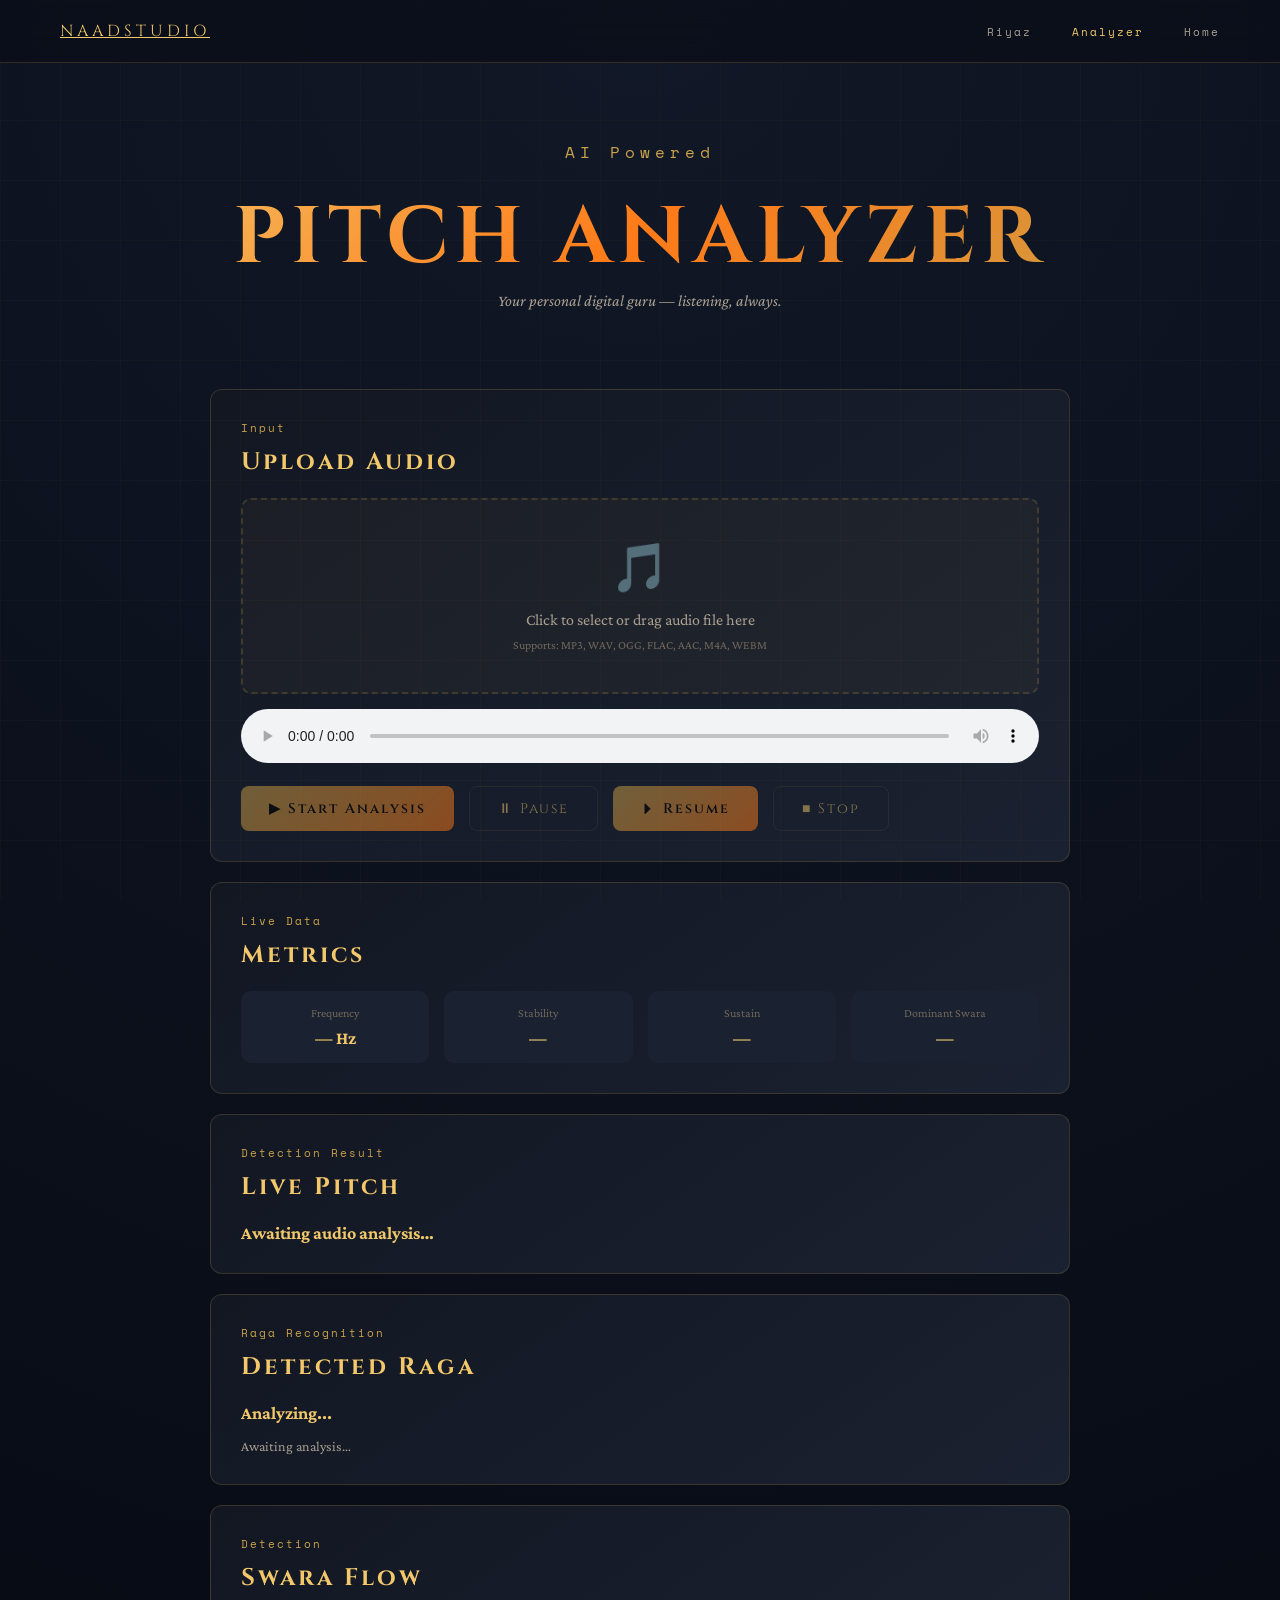
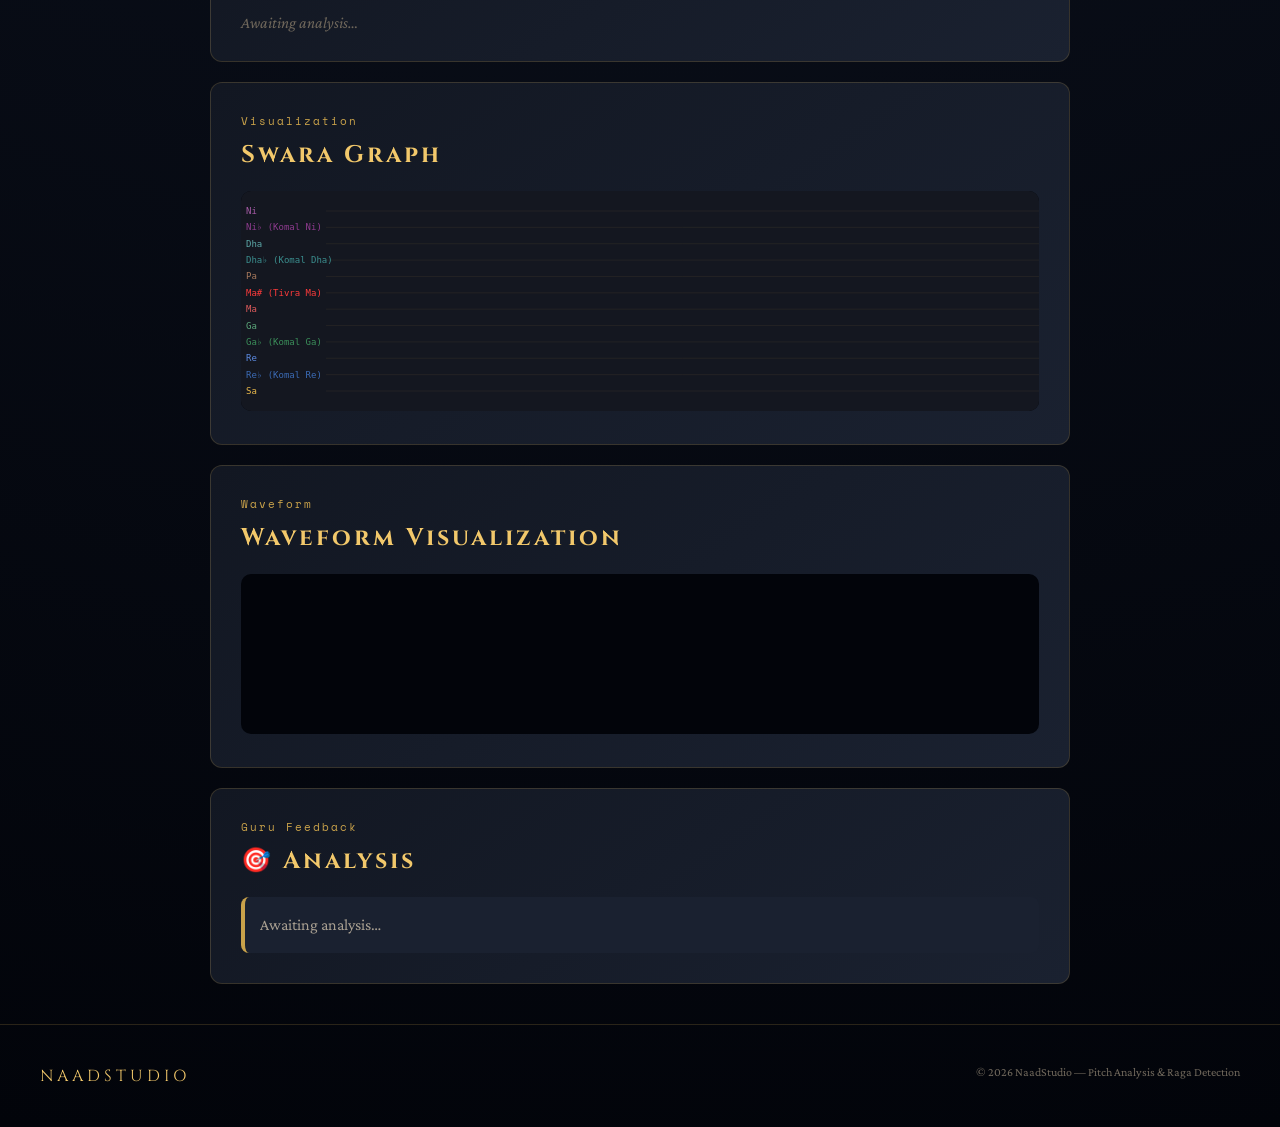
==== analyzer.html @ 07f9f627 "Update fmt.Println message from 'Hello' to 'Goodbye'" ====
<!DOCTYPE html>
<html lang="en">
<head>
<meta charset="UTF-8">
<title>NaadStudio – Pitch Analyzer</title>
<meta name="viewport" content="width=device-width, initial-scale=1.0">

<link href="https://fonts.googleapis.com/css2?family=Cinzel:wght@400;600;700&family=Crimson+Pro:ital,wght@0,300;0,400;1,300;1,400&family=Space+Mono:wght@400;700&display=swap" rel="stylesheet">
<style>
:root {
  --bg: #0b0e14;
  --surface: #121722;
  --surface2: #1a2130;
  --gold: #c9a24a;
  --gold-light: #f2c86b;
  --gold-dim: rgba(201,162,74,0.12);
  --accent: #ff7a18;
  --text: #f5f0e6;
  --text-muted: #a89f91;
  --text-dim: #6f675b;
  --border: rgba(201,162,74,0.2);
  --glow: 0 0 60px rgba(201,162,74,0.15);
}

* { margin: 0; padding: 0; box-sizing: border-box; }

body {
  font-family: 'Crimson Pro', serif;
  background: radial-gradient(circle at top, #111827, #02040a);
  color: var(--text);
}

/* GRID BG */
body::before {
  content: "";
  position: fixed;
  inset: 0;
  background-image:
    linear-gradient(rgba(201,162,74,0.03) 1px, transparent 1px),
    linear-gradient(90deg, rgba(201,162,74,0.03) 1px, transparent 1px);
  background-size: 60px 60px;
  pointer-events: none;
}

/* NAV */
nav {
  position: fixed;
  top: 0; left: 0; right: 0;
  z-index: 100;
  display: flex;
  justify-content: space-between;
  align-items: center;
  padding: 20px 60px;
  background: rgba(10,14,25,0.75);
  backdrop-filter: blur(14px);
  border-bottom: 1px solid var(--border);
}

.nav-logo {
  font-family: 'Cinzel', serif;
  letter-spacing: 4px;
  color: var(--gold-light);
}

.nav-links {
  display: flex;
  gap: 40px;
  list-style: none;
}

.nav-links a {
  color: var(--text-muted);
  text-decoration: none;
  font-family: 'Space Mono', monospace;
  font-size: 11px;
  letter-spacing: 2px;
}

.nav-links a.active,
.nav-links a:hover {
  color: var(--gold-light);
}

/* HEADER */
.page-header {
  padding: 140px 40px 60px;
  text-align: center;
}

.page-eyebrow {
  font-family: 'Space Mono', monospace;
  letter-spacing: 5px;
  color: var(--gold);
  margin-bottom: 20px;
}

.page-title {
  font-family: 'Cinzel', serif;
  font-size: clamp(40px, 7vw, 80px);
  letter-spacing: 6px;
  background: linear-gradient(135deg,#f2c86b,#ff7a18,#c9a24a);
  -webkit-background-clip: text;
  -webkit-text-fill-color: transparent;
}

.page-subtitle {
  color: var(--text-muted);
  font-style: italic;
}

/* MAIN */
.main {
  max-width: 900px;
  margin: auto;
  padding: 20px;
}

/* CARD */
.card {
  background: linear-gradient(145deg,#121722,#1a2130);
  border: 1px solid var(--border);
  border-radius: 12px;
  padding: 30px;
  margin-bottom: 20px;
  transition: 0.3s;
}

.card:hover {
  box-shadow: var(--glow);
  border-color: var(--gold);
}

.card-label {
  font-family: 'Space Mono', monospace;
  font-size: 11px;
  letter-spacing: 2px;
  color: var(--gold);
  margin-bottom: 10px;
}

.card h2 {
  font-family: 'Cinzel', serif;
  font-size: 24px;
  letter-spacing: 3px;
  margin-bottom: 20px;
  color: var(--gold-light);
}

/* UPLOAD AREA */
.upload-area {
  border: 2px dashed var(--border);
  border-radius: 10px;
  padding: 40px;
  text-align: center;
  cursor: pointer;
  transition: 0.3s;
  background: rgba(201,162,74,0.05);
}

.upload-area:hover, .upload-area.drag-over {
  border-color: var(--gold-light);
  background: var(--gold-dim);
}

.upload-icon {
  font-size: 48px;
  margin-bottom: 15px;
  display: block;
}

.upload-text {
  color: var(--text-muted);
  margin-bottom: 10px;
}

.upload-hint {
  font-size: 12px;
  color: var(--text-dim);
}

/* FILE INPUT HIDDEN */
#audioFileInput {
  display: none;
}

/* BUTTONS */
.btn-row { 
  display: flex; 
  gap: 15px; 
  margin-top: 20px; 
  flex-wrap: wrap;
}

.btn {
  padding: 12px 28px;
  border-radius: 8px;
  font-family: 'Cinzel', serif;
  letter-spacing: 2px;
  cursor: pointer;
  border: none;
  font-size: 14px;
  transition: 0.3s;
}

.btn-start {
  background: linear-gradient(135deg,#c9a24a,#ff7a18);
  color: black;
  font-weight: 600;
}

.btn-start:hover:not(:disabled) {
  transform: translateY(-3px);
  box-shadow: 0 10px 40px rgba(255,122,24,0.3);
}

.btn-start:disabled {
  opacity: 0.5;
  cursor: not-allowed;
}

.btn-stop {
  background: transparent;
  border: 1px solid var(--border);
  color: var(--gold-light);
}

.btn-stop:hover:not(:disabled) {
  border-color: var(--gold-light);
  background: rgba(201,162,74,0.1);
}

.btn-stop:disabled {
  opacity: 0.5;
  cursor: not-allowed;
}

/* STATUS */
.status-box {
  background: var(--surface2);
  border-left: 4px solid var(--gold);
  padding: 15px;
  border-radius: 8px;
  margin-bottom: 20px;
  color: var(--text-muted);
}

.status-box.success {
  border-left-color: #5ca87a;
  color: #5ca87a;
}

.status-box.error {
  border-left-color: #e05c5c;
  color: #e05c5c;
}

/* AUDIO PLAYER */
#player {
  width: 100%;
  margin-top: 15px;
  border-radius: 4px;
  max-height: 240px;
}

/* METRICS */
.metrics-grid {
  display: grid;
  grid-template-columns: repeat(auto-fit,minmax(150px,1fr));
  gap: 15px;
}

.metric-box {
  background: var(--surface2);
  padding: 15px;
  border-radius: 10px;
  text-align: center;
}

.metric-label {
  font-size: 12px;
  color: var(--text-dim);
  margin-bottom: 8px;
}

.metric-value {
  color: var(--gold-light);
  font-size: 18px;
  font-weight: bold;
}

.metric-value.good { color: #5ca87a; }
.metric-value.poor { color: #e05c5c; }

/* SWARA */
.swara-flow {
  display: flex;
  flex-wrap: wrap;
  gap: 10px;
}

.swara-chip {
  background: var(--gold-dim);
  padding: 8px 14px;
  border-radius: 6px;
  color: var(--gold-light);
  font-size: 13px;
  border: 1px solid rgba(201,162,74,0.3);
}

.swara-placeholder {
  color: var(--text-dim);
  font-style: italic;
}

/* CANVAS */
canvas {
  width: 100%;
  border-radius: 10px;
  background: #02040a;
}

/* FEEDBACK */
.feedback-box {
  background: var(--surface2);
  border-left: 4px solid var(--gold);
  padding: 15px;
  border-radius: 8px;
  color: var(--text-muted);
  line-height: 1.6;
}

.feedback-box.good {
  border-left-color: #5ca87a;
  color: #5ca87a;
}

.feedback-box.warn {
  border-left-color: #ff7a18;
  color: #ff7a18;
}

/* FOOTER */
footer {
  padding: 40px;
  border-top: 1px solid var(--border);
  display: flex;
  justify-content: space-between;
}

.footer-logo {
  font-family: 'Cinzel', serif;
  color: var(--gold-light);
  letter-spacing: 4px;
}

.footer-copy {
  font-size: 12px;
  color: var(--text-dim);
}

/* RESPONSIVE */
@media (max-width: 768px) {
  nav { padding: 15px 30px; }
  .page-header { padding: 100px 20px 40px; }
  .card { padding: 20px; }
  .btn-row { flex-direction: column; }
  .btn { width: 100%; }
}
</style>
</head>
<body>

<nav>
  <a href="home.html" class="nav-logo">NAADSTUDIO</a>
  <ul class="nav-links">
    <li><a href="index.html">Riyaz</a></li>
    <li><a href="analyzer.html" class="active">Analyzer</a></li>
    <li><a href="home.html">Home</a></li>
  </ul>
</nav>

<div class="page-header">
  <div class="page-eyebrow">AI Powered</div>
  <h1 class="page-title">PITCH ANALYZER</h1>
  <p class="page-subtitle">Your personal digital guru — listening, always.</p>
</div>

<div class="main">

  <!-- FILE UPLOAD -->
  <div class="card">
    <div class="card-label">Input</div>
    <h2>Upload Audio</h2>
    <div class="upload-area" id="uploadArea">
      <span class="upload-icon">🎵</span>
      <div class="upload-text">Click to select or drag audio file here</div>
      <div class="upload-hint">Supports: MP3, WAV, OGG, FLAC, AAC, M4A, WEBM</div>
    </div>
    <input type="file" id="audioFileInput" accept="audio/*" />
    <div id="status" class="status-box" style="display:none;"></div>
    <audio id="player" controls preload="auto"></audio>
    <div class="btn-row">
      <button class="btn btn-start" id="startBtn" onclick="startAnalysis()" disabled>▶ Start Analysis</button>
      <button class="btn btn-stop" id="pauseBtn" onclick="pauseAnalysis()" disabled>⏸ Pause</button>
      <button class="btn btn-start" id="resumeBtn" onclick="resumeAnalysis()" disabled>⏵ Resume</button>
      <button class="btn btn-stop" id="stopBtn" onclick="stopAnalysis()" disabled>■ Stop</button>
    </div>
  </div>

  <!-- LIVE METRICS -->
  <div class="card">
    <div class="card-label">Live Data</div>
    <h2>Metrics</h2>
    <div class="metrics-grid">
      <div class="metric-box">
        <div class="metric-label">Frequency</div>
        <div class="metric-value" id="freq-display">— Hz</div>
      </div>
      <div class="metric-box">
        <div class="metric-label">Stability</div>
        <div class="metric-value" id="stability">—</div>
      </div>
      <div class="metric-box">
        <div class="metric-label">Sustain</div>
        <div class="metric-value" id="sustain">—</div>
      </div>
      <div class="metric-box">
        <div class="metric-label">Dominant Swara</div>
        <div class="metric-value" id="dominant-swara">—</div>
      </div>
    </div>
  </div>

  <!-- LIVE PITCH -->
  <div class="card">
    <div class="card-label">Detection Result</div>
    <h2>Live Pitch</h2>
    <div class="metric-value" id="result">Awaiting audio analysis…</div>
  </div>

  <!-- RAGA DETECTION -->
  <div class="card">
    <div class="card-label">Raga Recognition</div>
    <h2>Detected Raga</h2>
    <div class="metric-value" id="raag-name">Analyzing...</div>
    <div style="margin-top:15px; font-size:14px; color:var(--text-muted);" id="raag-info">
      Awaiting analysis…
    </div>
  </div>

  <!-- SWARA FLOW -->
  <div class="card">
    <div class="card-label">Detection</div>
    <h2>Swara Flow</h2>
    <div class="swara-flow" id="swaras">
      <span class="swara-placeholder">Awaiting analysis…</span>
    </div>
  </div>

  <!-- GRAPH -->
  <div class="card">
    <div class="card-label">Visualization</div>
    <h2>Swara Graph</h2>
    <canvas id="graph"></canvas>
  </div>

  <!-- WAVEFORM -->
  <div class="card">
    <div class="card-label">Waveform</div>
    <h2>Waveform Visualization</h2>
    <canvas id="waveform" style="width:100%; height:160px;"></canvas>
  </div>

  <!-- FEEDBACK -->
  <div class="card">
    <div class="card-label">Guru Feedback</div>
    <h2>🎯 Analysis</h2>
    <div class="feedback-box" id="feedback">Awaiting analysis…</div>
  </div>

</div>

<footer>
  <div class="footer-logo">NAADSTUDIO</div>
  <div class="footer-copy">© 2026 NaadStudio — Pitch Analysis & Raga Detection</div>
</footer>

<script>
/* ============================================================
   NAADSTUDIO — PITCH / SWARA / RAGA ANALYZER
   Core modules:
   1. Stable pitch + swara detection
   2. Rule-based raga recognition
   ============================================================ */

let audioContext = null;
let analyser = null;
let source = null;
let filter = null;
let animationId = null;
let audioObjectUrl = null;

let isAnalyzing = false;
let swaraTimeline = [];
let pitchTimeline = [];
let freqHistory = [];
let pitchBuffer = [];
let smoothedPitch = null;

let lastSwara = null;
let lastSwaraTime = 0;
let graphData = [];
let timeStep = 0;

let tonicFrequency = null;
let tonicConfidence = 0;

let currentRaga = null;
let currentRagaConfidence = 0;
let ragaHistory = [];

/* ============================================================
   DOM
   ============================================================ */
const canvas = document.getElementById("graph");
const ctx = canvas.getContext("2d");
const waveformCanvas = document.getElementById("waveform");
const wfCtx = waveformCanvas.getContext("2d");
const player = document.getElementById("player");
const statusEl = document.getElementById("status");
const uploadArea = document.getElementById("uploadArea");
const fileInput = document.getElementById("audioFileInput");

/* ============================================================
   MUSICAL CONSTANTS
   ============================================================ */
const SWARA_NAMES = [
    "Sa",
    "Re♭ (Komal Re)",
    "Re",
    "Ga♭ (Komal Ga)",
    "Ga",
    "Ma",
    "Ma# (Tivra Ma)",
    "Pa",
    "Dha♭ (Komal Dha)",
    "Dha",
    "Ni♭ (Komal Ni)",
    "Ni"
];

const swaraY = {
    "Sa": 0,
    "Re♭ (Komal Re)": 1,
    "Re": 2,
    "Ga♭ (Komal Ga)": 3,
    "Ga": 4,
    "Ma": 5,
    "Ma# (Tivra Ma)": 6,
    "Pa": 7,
    "Dha♭ (Komal Dha)": 8,
    "Dha": 9,
    "Ni♭ (Komal Ni)": 10,
    "Ni": 11
};

const swaraColors = {
    "Sa": "#e8b84b",
    "Re": "#5c8ae0",
    "Ga": "#5ca87a",
    "Ma": "#e05c5c",
    "Pa": "#a87a5c",
    "Dha": "#5ca8a8",
    "Ni": "#a85ca8",
    "Re♭ (Komal Re)": "#3b6bb5",
    "Ga♭ (Komal Ga)": "#3b8f5a",
    "Dha♭ (Komal Dha)": "#3b8f8f",
    "Ni♭ (Komal Ni)": "#8f3b8f",
    "Ma# (Tivra Ma)": "#ff3b3b"
};

/* ============================================================
   RAGA DATABASE
   ============================================================ */
const ragas = [
    {
        name: "Yaman",
        swaras: ["Sa", "Re", "Ga", "Ma# (Tivra Ma)", "Pa", "Dha", "Ni"],
        aaroh: ["Ni", "Re", "Ga", "Ma# (Tivra Ma)", "Pa", "Dha", "Ni", "Sa"],
        avaroh: ["Sa", "Ni", "Dha", "Pa", "Ma# (Tivra Ma)", "Ga", "Re", "Sa"],
        pakad: [
            ["Ni", "Re", "Ga", "Ma# (Tivra Ma)"],
            ["Ga", "Ma# (Tivra Ma)", "Pa"],
            ["Dha", "Ni", "Re", "Ga"]
        ],
        forbidden: ["Ma", "Re♭ (Komal Re)", "Ga♭ (Komal Ga)", "Dha♭ (Komal Dha)", "Ni♭ (Komal Ni)"],
        vadi: "Ga",
        samvadi: "Ni"
    },
    {
        name: "Bhoopali",
        swaras: ["Sa", "Re", "Ga", "Pa", "Dha"],
        aaroh: ["Sa", "Re", "Ga", "Pa", "Dha", "Sa"],
        avaroh: ["Sa", "Dha", "Pa", "Ga", "Re", "Sa"],
        pakad: [
            ["Ga", "Re", "Sa"],
            ["Dha", "Sa"],
            ["Ga", "Pa", "Dha"]
        ],
        forbidden: ["Ma", "Ma# (Tivra Ma)", "Ni", "Ni♭ (Komal Ni)", "Ga♭ (Komal Ga)", "Re♭ (Komal Re)", "Dha♭ (Komal Dha)"],
        vadi: "Ga",
        samvadi: "Dha"
    },
    {
        name: "Shivranjani",
        swaras: ["Sa", "Re", "Ga♭ (Komal Ga)", "Pa", "Dha"],
        aaroh: ["Sa", "Re", "Ga♭ (Komal Ga)", "Pa", "Dha", "Sa"],
        avaroh: ["Sa", "Dha", "Pa", "Ga♭ (Komal Ga)", "Re", "Sa"],
        pakad: [
            ["Dha", "Pa", "Ga♭ (Komal Ga)", "Re"],
            ["Ga♭ (Komal Ga)", "Re", "Sa"],
            ["Dha", "Sa"]
        ],
        forbidden: ["Ma", "Ma# (Tivra Ma)", "Ni", "Ni♭ (Komal Ni)", "Ga"],
        vadi: "Ga♭ (Komal Ga)",
        samvadi: "Dha"
    },
    {
        name: "Malkauns",
        swaras: ["Sa", "Ga♭ (Komal Ga)", "Ma", "Dha♭ (Komal Dha)", "Ni♭ (Komal Ni)"],
        aaroh: ["Sa", "Ga♭ (Komal Ga)", "Ma", "Dha♭ (Komal Dha)", "Ni♭ (Komal Ni)", "Sa"],
        avaroh: ["Sa", "Ni♭ (Komal Ni)", "Dha♭ (Komal Dha)", "Ma", "Ga♭ (Komal Ga)", "Sa"],
        pakad: [
            ["Dha♭ (Komal Dha)", "Ni♭ (Komal Ni)", "Sa", "Ma"],
            ["Ga♭ (Komal Ga)", "Ma", "Ga♭ (Komal Ga)", "Sa"]
        ],
        forbidden: ["Re", "Re♭ (Komal Re)", "Pa", "Ma# (Tivra Ma)", "Ga", "Dha", "Ni"],
        vadi: "Ma",
        samvadi: "Sa"
    },
    {
        name: "Bhairavi",
        swaras: ["Sa", "Re♭ (Komal Re)", "Ga♭ (Komal Ga)", "Ma", "Pa", "Dha♭ (Komal Dha)", "Ni♭ (Komal Ni)"],
        aaroh: ["Sa", "Re♭ (Komal Re)", "Ga♭ (Komal Ga)", "Ma", "Pa", "Dha♭ (Komal Dha)", "Ni♭ (Komal Ni)", "Sa"],
        avaroh: ["Sa", "Ni♭ (Komal Ni)", "Dha♭ (Komal Dha)", "Pa", "Ma", "Ga♭ (Komal Ga)", "Re♭ (Komal Re)", "Sa"],
        pakad: [
            ["Ma", "Ga♭ (Komal Ga)", "Sa", "Re♭ (Komal Re)", "Sa"],
            ["Dha♭ (Komal Dha)", "Pa", "Ma", "Pa", "Ga♭ (Komal Ga)"]
        ],
        forbidden: ["Re", "Ga", "Ma# (Tivra Ma)", "Dha", "Ni"],
        vadi: "Ma",
        samvadi: "Sa"
    }
];

/* ============================================================
   HELPERS
   ============================================================ */
function showStatus(message, type = "info") {
    statusEl.textContent = message;
    statusEl.className = "status-box " + type;
    statusEl.style.display = "block";
}

function resetAnalysisState() {
    swaraTimeline = [];
    pitchTimeline = [];
    freqHistory = [];
    pitchBuffer = [];
    smoothedPitch = null;
    graphData = [];
    timeStep = 0;
    lastSwara = null;
    lastSwaraTime = 0;
    tonicFrequency = null;
    tonicConfidence = 0;
    currentRaga = null;
    currentRagaConfidence = 0;
    ragaHistory = [];
}

/* ============================================================
   UPLOAD
   ============================================================ */
uploadArea.addEventListener("click", () => fileInput.click());

uploadArea.addEventListener("dragover", e => {
    e.preventDefault();
    uploadArea.classList.add("drag-over");
});

uploadArea.addEventListener("dragleave", () => {
    uploadArea.classList.remove("drag-over");
});

uploadArea.addEventListener("drop", e => {
    e.preventDefault();
    uploadArea.classList.remove("drag-over");
    if (e.dataTransfer.files.length) {
        handleAudioFile(e.dataTransfer.files[0]);
    }
});

fileInput.addEventListener("change", e => {
    if (e.target.files.length) {
        handleAudioFile(e.target.files[0]);
    }
});

function handleAudioFile(file) {
    const validExtensions = [
        ".mp3", ".wav", ".ogg", ".flac", ".aac", ".m4a",
        ".webm", ".amr", ".wma", ".aiff", ".alac"
    ];

    const dot = file.name.lastIndexOf(".");
    const extension = dot >= 0
        ? file.name.substring(dot).toLowerCase()
        : "";

    const isAudioMime = file.type && file.type.startsWith("audio/");
    const isAudioExt = validExtensions.includes(extension);

    if (!isAudioMime && !isAudioExt) {
        showStatus("❌ Please select a valid audio file.", "error");
        return;
    }

    try {
        if (audioObjectUrl) {
            URL.revokeObjectURL(audioObjectUrl);
        }

        if (isAnalyzing) {
            stopAnalysis(false);
        }

        audioObjectUrl = URL.createObjectURL(file);
        player.src = audioObjectUrl;
        player.load();

        player.oncanplay = () => {
            showStatus(
                `✅ Loaded: ${file.name} (${(file.size / 1024 / 1024).toFixed(2)} MB)`,
                "success"
            );
            document.getElementById("startBtn").disabled = false;
        };

        player.onerror = () => {
            showStatus(
                "❌ Browser cannot decode this audio format. The file is accepted, but the browser codec may not support it.",
                "error"
            );
            document.getElementById("startBtn").disabled = true;
        };
    } catch (error) {
        showStatus("❌ " + error.message, "error");
    }
}

/* ============================================================
   START / PAUSE / RESUME / STOP
   ============================================================ */
async function startAnalysis() {
    if (!player.src) {
        showStatus("❌ Please upload an audio file first.", "error");
        return;
    }

    try {
        if (!audioContext) {
            audioContext = new (window.AudioContext || window.webkitAudioContext)();
            analyser = audioContext.createAnalyser();
            analyser.fftSize = 2048;
            analyser.smoothingTimeConstant = 0.10;

            filter = audioContext.createBiquadFilter();
            filter.type = "lowpass";
            filter.frequency.value = 1000;
            filter.Q.value = 0.7;

            source = audioContext.createMediaElementSource(player);
            source.connect(filter);
            filter.connect(analyser);
            source.connect(audioContext.destination);
        }

        await audioContext.resume();
        cancelAnimationFrame(animationId);
        resetAnalysisState();

        isAnalyzing = true;

        document.getElementById("startBtn").disabled = true;
        document.getElementById("pauseBtn").disabled = false;
        document.getElementById("resumeBtn").disabled = true;
        document.getElementById("stopBtn").disabled = false;

        document.getElementById("freq-display").textContent = "— Hz";
        document.getElementById("result").textContent = "Listening for pitch…";
        document.getElementById("stability").textContent = "—";
        document.getElementById("sustain").textContent = "—";
        document.getElementById("dominant-swara").textContent = "—";
        document.getElementById("raag-name").textContent = "Listening for tonic…";
        document.getElementById("raag-info").textContent = "Establishing Sa before raga recognition.";
        document.getElementById("swaras").innerHTML = `<span class="swara-placeholder">Awaiting analysis…</span>`;
        document.getElementById("feedback").className = "feedback-box";
        document.getElementById("feedback").textContent = "Listening to the musical phrase…";

        player.currentTime = 0;
        await player.play();
        analyze();
    } catch (error) {
        console.error(error);
        isAnalyzing = false;
        showStatus("❌ Analysis error: " + error.message, "error");
    }
}

function pauseAnalysis() {
    player.pause();
    isAnalyzing = false;
    cancelAnimationFrame(animationId);

    document.getElementById("pauseBtn").disabled = true;
    document.getElementById("resumeBtn").disabled = false;
}

async function resumeAnalysis() {
    if (!audioContext) return;

    try {
        await audioContext.resume();
        await player.play();
        isAnalyzing = true;

        document.getElementById("pauseBtn").disabled = false;
        document.getElementById("resumeBtn").disabled = true;

        analyze();
    } catch (error) {
        showStatus("❌ Resume error: " + error.message, "error");
    }
}

function stopAnalysis(showMessage = true) {
    cancelAnimationFrame(animationId);
    isAnalyzing = false;
    player.pause();

    try {
        player.currentTime = 0;
    } catch (_) {}

    resetAnalysisState();

    document.getElementById("freq-display").textContent = "— Hz";
    document.getElementById("result").textContent = "Awaiting audio analysis…";
    document.getElementById("stability").textContent = "—";
    document.getElementById("sustain").textContent = "—";
    document.getElementById("dominant-swara").textContent = "—";
    document.getElementById("raag-name").textContent = "Analyzing...";
    document.getElementById("raag-info").textContent = "Awaiting analysis…";
    document.getElementById("swaras").innerHTML = `<span class="swara-placeholder">Awaiting analysis…</span>`;
    document.getElementById("feedback").className = "feedback-box";
    document.getElementById("feedback").textContent = "Awaiting analysis…";

    ctx.clearRect(0, 0, canvas.width, canvas.height);
    wfCtx.clearRect(0, 0, waveformCanvas.width, waveformCanvas.height);

    document.getElementById("startBtn").disabled = !player.src;
    document.getElementById("pauseBtn").disabled = true;
    document.getElementById("resumeBtn").disabled = true;
    document.getElementById("stopBtn").disabled = true;

    if (showMessage) {
        showStatus("✅ Analysis stopped.", "success");
    }
}

player.addEventListener("ended", () => {
    if (!isAnalyzing) return;

    isAnalyzing = false;
    cancelAnimationFrame(animationId);

    // Give the final accumulated sequence one last raga evaluation.
    if (swaraTimeline.length >= 12) {
        updateRaga();
    }

    document.getElementById("pauseBtn").disabled = true;
    document.getElementById("resumeBtn").disabled = true;
    document.getElementById("stopBtn").disabled = false;

    showStatus("✅ Analysis completed.", "success");
});

/* ============================================================
   MAIN ANALYSIS LOOP
   ============================================================ */
function analyze() {
    if (!isAnalyzing || !analyser) return;

    const buffer = new Float32Array(analyser.fftSize);
    analyser.getFloatTimeDomainData(buffer);
    drawWaveform(buffer);

    const pitchResult = autoCorrelate(buffer, audioContext.sampleRate);

    if (
        pitchResult &&
        pitchResult.frequency >= 70 &&
        pitchResult.frequency <= 1000 &&
        pitchResult.confidence >= 0.35
    ) {
        const stableFrequency = smoothPitch(pitchResult.frequency);

        if (stableFrequency) {
            freqHistory.push(stableFrequency);
            if (freqHistory.length > 180) freqHistory.shift();

            pitchTimeline.push({
                frequency: stableFrequency,
                confidence: pitchResult.confidence,
                time: player.currentTime
            });
            if (pitchTimeline.length > 10000) pitchTimeline.shift();

            document.getElementById("freq-display").textContent =
                stableFrequency.toFixed(2) + " Hz";

            if (!tonicFrequency && freqHistory.length >= 40) {
                const tonicResult = estimateTonic(freqHistory);

                if (tonicResult && tonicResult.confidence >= 55) {
                    tonicFrequency = tonicResult.frequency;
                    tonicConfidence = tonicResult.confidence;

                    showStatus(
                        `🎵 Sa detected around ${tonicFrequency.toFixed(2)} Hz`,
                        "success"
                    );
                }
            }

            if (tonicFrequency) {
                const result = frequencyToSwara(
                    stableFrequency,
                    tonicFrequency
                );

                if (result && result.confidence >= 0.55) {
                    const swara = result.name;

                    document.getElementById("result").textContent =
                        `${swara} (${stableFrequency.toFixed(2)} Hz)`;

                    addSwara(
                        swara,
                        stableFrequency,
                        pitchResult.confidence,
                        result.confidence
                    );

                    graphData.push({
                        x: timeStep++,
                        y: swaraY[swara],
                        s: swara
                    });

                    if (graphData.length > 150) graphData.shift();

                    drawGraph();
                    updateMetrics();
                    updateRaga();
                }
            }
        }
    }

    animationId = requestAnimationFrame(analyze);
}

/* ============================================================
   PITCH DETECTION — NORMALIZED AUTOCORRELATION
   ============================================================ */
function autoCorrelate(buf, sampleRate) {
    const SIZE = buf.length;

    let rms = 0;
    for (let i = 0; i < SIZE; i++) {
        rms += buf[i] * buf[i];
    }
    rms = Math.sqrt(rms / SIZE);

    if (rms < 0.012) {
        return { frequency: -1, confidence: 0 };
    }

    let mean = 0;
    for (let i = 0; i < SIZE; i++) mean += buf[i];
    mean /= SIZE;

    const signal = new Float32Array(SIZE);
    for (let i = 0; i < SIZE; i++) {
        signal[i] = buf[i] - mean;
    }

    const minFreq = 70;
    const maxFreq = 1000;
    const minLag = Math.floor(sampleRate / maxFreq);
    const maxLag = Math.min(
        Math.floor(sampleRate / minFreq),
        SIZE - 2
    );

    let bestLag = -1;
    let bestCorrelation = -1;

    for (let lag = minLag; lag <= maxLag; lag++) {
        let sum = 0;
        let energy1 = 0;
        let energy2 = 0;

        for (let i = 0; i < SIZE - lag; i++) {
            const a = signal[i];
            const b = signal[i + lag];
            sum += a * b;
            energy1 += a * a;
            energy2 += b * b;
        }

        if (energy1 <= 0 || energy2 <= 0) continue;

        const correlation =
            sum / Math.sqrt(energy1 * energy2);

        if (correlation > bestCorrelation) {
            bestCorrelation = correlation;
            bestLag = lag;
        }
    }

    if (bestLag <= 0 || bestCorrelation < 0.18) {
        return { frequency: -1, confidence: 0 };
    }

    function getCorrelation(lag) {
        if (lag <= 0 || lag >= SIZE) return 0;

        let sum = 0;
        let energy1 = 0;
        let energy2 = 0;

        for (let i = 0; i < SIZE - lag; i++) {
            const a = signal[i];
            const b = signal[i + lag];
            sum += a * b;
            energy1 += a * a;
            energy2 += b * b;
        }

        if (energy1 <= 0 || energy2 <= 0) return 0;
        return sum / Math.sqrt(energy1 * energy2);
    }

    let refinedLag = bestLag;

    if (bestLag > minLag && bestLag < maxLag) {
        const left = getCorrelation(bestLag - 1);
        const center = bestCorrelation;
        const right = getCorrelation(bestLag + 1);
        const denominator = 2 * (2 * center - left - right);

        if (Math.abs(denominator) > 1e-9) {
            refinedLag = bestLag + (left - right) / denominator;
        }
    }

    const frequency = sampleRate / refinedLag;
    const confidence = Math.max(0, Math.min(1, bestCorrelation));

    return { frequency, confidence };
}

/* ============================================================
   PITCH SMOOTHING
   ============================================================ */
function smoothPitch(newPitch) {
    if (!newPitch || newPitch <= 0) return null;

    // Reject an implausibly large instantaneous jump.
    if (
        smoothedPitch !== null &&
        Math.abs(1200 * Math.log2(newPitch / smoothedPitch)) > 600
    ) {
        return smoothedPitch;
    }

    pitchBuffer.push(newPitch);
    if (pitchBuffer.length > 7) pitchBuffer.shift();

    const sorted = [...pitchBuffer].sort((a, b) => a - b);
    const median = sorted[Math.floor(sorted.length / 2)];

    if (smoothedPitch === null) {
        smoothedPitch = median;
    } else {
        // Smoothing in frequency domain for stable UI output.
        smoothedPitch =
            0.75 * smoothedPitch +
            0.25 * median;
    }

    return smoothedPitch;
}

/* ============================================================
   TONIC / SA ESTIMATION
   ============================================================ */
function estimateTonic(history) {
    if (!history || history.length < 30) return null;

    const pitchClasses = Array(12).fill(0);
    const frequencies = Array.from({ length: 12 }, () => []);

    history.forEach(freq => {
        if (!freq || freq <= 0) return;

        const midi = 69 + 12 * Math.log2(freq / 440);
        const pc = ((Math.round(midi) % 12) + 12) % 12;

        pitchClasses[pc]++;
        frequencies[pc].push(freq);
    });

    let bestPC = -1;
    let bestScore = -Infinity;

    for (let sa = 0; sa < 12; sa++) {
        const pa = (sa + 7) % 12;
        const ma = (sa + 5) % 12;
        const re = (sa + 2) % 12;
        const ga = (sa + 4) % 12;
        const dha = (sa + 9) % 12;
        const ni = (sa + 11) % 12;

        const score =
            pitchClasses[sa] * 4.0 +
            pitchClasses[pa] * 2.0 +
            pitchClasses[ma] * 1.2 +
            pitchClasses[re] * 0.5 +
            pitchClasses[ga] * 0.5 +
            pitchClasses[dha] * 0.5 +
            pitchClasses[ni] * 0.5;

        if (score > bestScore) {
            bestScore = score;
            bestPC = sa;
        }
    }

    if (bestPC < 0 || frequencies[bestPC].length < 5) {
        return null;
    }

    const sorted = [...frequencies[bestPC]].sort((a, b) => a - b);
    let tonic = sorted[Math.floor(sorted.length / 2)];

    while (tonic > 220) tonic /= 2;
    while (tonic < 80) tonic *= 2;

    const total = history.filter(f => f > 0).length;
    const classConfidence =
        total ? (frequencies[bestPC].length / total) * 100 : 0;

    // Refine tonic within ±50 cents around the median using pitch agreement.
    let bestTonic = tonic;
    let bestAgreement = -Infinity;

    for (let cents = -50; cents <= 50; cents += 2) {
        const testTonic = tonic * Math.pow(2, cents / 1200);
        let agreement = 0;

        history.forEach(freq => {
            if (!freq || freq <= 0) return;

            const semitone = 12 * Math.log2(freq / testTonic);
            const nearest = Math.round(semitone);
            const error = Math.abs(semitone - nearest);
            const circularError = Math.min(error, 12 - error);

            if (circularError <= 0.20) agreement += 2;
            else if (circularError <= 0.35) agreement += 1;
        });

        if (agreement > bestAgreement) {
            bestAgreement = agreement;
            bestTonic = testTonic;
        }
    }

    const refinementConfidence = total
        ? Math.min(100, (bestAgreement / (total * 2)) * 100)
        : 0;

    const confidence =
        classConfidence * 0.70 +
        refinementConfidence * 0.30;

    return {
        frequency: bestTonic,
        confidence: Math.min(100, confidence)
    };
}

/* ============================================================
   FREQUENCY → SWARA
   ============================================================ */
function frequencyToSwara(freq, tonic) {
    if (!freq || !tonic || freq <= 0 || tonic <= 0) return null;

    const semitones = 12 * Math.log2(freq / tonic);
    const normalized = ((semitones % 12) + 12) % 12;

    let bestIndex = 0;
    let minError = Infinity;

    for (let i = 0; i < 12; i++) {
        const directError = Math.abs(normalized - i);
        const circularError = Math.min(directError, 12 - directError);

        if (circularError < minError) {
            minError = circularError;
            bestIndex = i;
        }
    }

    // 0.40 semitone = 40 cents acceptance region.
    const maxError = 0.40;

    if (minError > maxError) return null;

    const confidence = 1 - minError / maxError;

    return {
        name: SWARA_NAMES[bestIndex],
        index: bestIndex,
        confidence,
        semitone: normalized,
        error: minError
    };
}

/* ============================================================
   SWARA TIMELINE
   ============================================================ */
function addSwara(swara, frequency, pitchConfidence, swaraConfidence) {
    const now = performance.now();

    if (
        swara === lastSwara &&
        now - lastSwaraTime < 180
    ) {
        return;
    }

    swaraTimeline.push({
        name: swara,
        time: player.currentTime,
        frequency,
        pitchConfidence,
        swaraConfidence
    });

    lastSwara = swara;
    lastSwaraTime = now;

    renderSwaraTimeline();
}

function renderSwaraTimeline() {
    const container = document.getElementById("swaras");

    if (!swaraTimeline.length) {
        container.innerHTML =
            `<span class="swara-placeholder">Awaiting analysis…</span>`;
        return;
    }

    container.innerHTML = swaraTimeline.slice(-40).map(item => {
        const color = swaraColors[item.name] || "#e8b84b";
        return `<span class="swara-chip" style="border-color:${color}66; background:${color}22; color:${color};">${item.name}</span>`;
    }).join("");
}

/* ============================================================
   METRICS
   ============================================================ */
function calculateDominantSwara() {
    if (swaraTimeline.length < 8) return null;

    const stats = {};
    SWARA_NAMES.forEach(s => {
        stats[s] = {
            count: 0,
            duration: 0,
            stableDuration: 0,
            score: 0
        };
    });

    for (let i = 0; i < swaraTimeline.length; i++) {
        const current = swaraTimeline[i];
        const next = swaraTimeline[i + 1];

        if (!stats[current.name]) continue;
        stats[current.name].count++;

        if (next) {
            const duration = next.time - current.time;
            if (duration > 0 && duration <= 1.5) {
                stats[current.name].duration += duration;
                if (duration >= 0.30) {
                    stats[current.name].stableDuration += duration;
                }
            }
        }
    }

    let maxCount = 1;
    let maxDuration = 1;
    let maxStableDuration = 1;

    SWARA_NAMES.forEach(s => {
        maxCount = Math.max(maxCount, stats[s].count);
        maxDuration = Math.max(maxDuration, stats[s].duration);
        maxStableDuration = Math.max(maxStableDuration, stats[s].stableDuration);
    });

    SWARA_NAMES.forEach(s => {
        stats[s].score =
            (stats[s].count / maxCount) * 0.35 +
            (stats[s].duration / maxDuration) * 0.30 +
            (stats[s].stableDuration / maxStableDuration) * 0.35;
    });

    return SWARA_NAMES
        .map(s => ({ name: s, score: stats[s].score }))
        .sort((a, b) => b.score - a.score)[0];
}

function getVariance(arr) {
    if (!arr.length) return 0;
    const avg = arr.reduce((a, b) => a + b, 0) / arr.length;
    return arr.reduce((a, b) => a + Math.pow(b - avg, 2), 0) / arr.length;
}

function updateMetrics() {
    const variance = getVariance(freqHistory);

    let stability;
    if (variance < 15) stability = "Excellent";
    else if (variance < 50) stability = "Good";
    else if (variance < 120) stability = "Average";
    else stability = "Poor";

    const stabEl = document.getElementById("stability");
    stabEl.textContent = stability;
    stabEl.className =
        "metric-value " +
        ((stability === "Excellent" || stability === "Good")
            ? "good"
            : stability === "Poor" ? "poor" : "");

    // Sustain is based on the longest recent stable pitch run.
    const sustainSeconds = calculateSustainSeconds();
    const sustain = sustainSeconds >= 1.0
        ? "Excellent"
        : sustainSeconds >= 0.50
            ? "Good"
            : "Developing";

    const susEl = document.getElementById("sustain");
    susEl.textContent = sustain;
    susEl.className =
        "metric-value " +
        (sustain === "Excellent" || sustain === "Good" ? "good" : "poor");

    const dominant = calculateDominantSwara();
    if (dominant) {
        document.getElementById("dominant-swara").textContent = dominant.name;
    }
}

function calculateSustainSeconds() {
    if (pitchTimeline.length < 3) return 0;

    let longest = 0;
    let runStart = null;
    let previous = null;

    for (const point of pitchTimeline.slice(-120)) {
        if (!previous) {
            runStart = point.time;
            previous = point;
            continue;
        }

        const cents = Math.abs(
            1200 * Math.log2(point.frequency / previous.frequency)
        );

        if (cents <= 35 && point.time - previous.time <= 0.20) {
            longest = Math.max(longest, point.time - runStart);
        } else {
            runStart = point.time;
        }

        previous = point;
    }

    return longest;
}

/* ============================================================
   RAGA ENGINE
   ============================================================ */
function updateRaga() {
    if (swaraTimeline.length < 15) {
        document.getElementById("raag-name").textContent =
            "Collecting musical evidence…";
        return;
    }

    // Use recent musical material so an old phrase does not dominate forever.
    const sequence = swaraTimeline
        .slice(-80)
        .map(item => item.name);

    const result = identifyRaga(sequence);

    if (!result) return;

    ragaHistory.push({
        name: result.raga.name,
        confidence: result.confidence,
        result
    });

    if (ragaHistory.length > 12) ragaHistory.shift();

    const votes = {};
    ragaHistory.forEach(item => {
        if (!votes[item.name]) votes[item.name] = 0;
        votes[item.name]++;
    });

    let bestName = result.raga.name;
    let bestVotes = 0;

    Object.keys(votes).forEach(name => {
        if (votes[name] > bestVotes) {
            bestVotes = votes[name];
            bestName = name;
        }
    });

    const matching = ragaHistory.filter(x => x.name === bestName);
    const averageConfidence = matching.reduce(
        (sum, x) => sum + x.confidence,
        0
    ) / matching.length;

    const consistency =
        (bestVotes / ragaHistory.length) * 100;

    const finalConfidence =
        averageConfidence * 0.70 +
        consistency * 0.30;

    const bestRecord = matching[matching.length - 1].result;

    currentRaga = bestRecord.raga;
    currentRagaConfidence = finalConfidence;

    const accepted =
        finalConfidence >= 70 &&
        consistency >= 60 &&
        bestRecord.coverage >= 70 &&
        bestRecord.forbiddenCount === 0 &&
        bestRecord.pakadScore >= 45;

    if (accepted) {
        document.getElementById("raag-name").textContent =
            bestRecord.raga.name;

        document.getElementById("raag-info").innerHTML = `
            <b>Confidence:</b> ${finalConfidence.toFixed(1)}% <br>
            <b>Swara Coverage:</b> ${bestRecord.coverage.toFixed(1)}% <br>
            <b>Pakad Match:</b> ${bestRecord.pakadScore.toFixed(1)}% <br>
            <b>Aaroh:</b> ${bestRecord.raga.aaroh.join(" ")} <br>
            <b>Avaroh:</b> ${bestRecord.raga.avaroh.join(" ")} <br>
            <b>Vadi:</b> ${bestRecord.raga.vadi} <br>
            <b>Samvadi:</b> ${bestRecord.raga.samvadi} <br>
            <b>Pakad:</b> ${bestRecord.raga.pakad.map(p => p.join(" - ")).join(" | ")}
        `;

        updateFeedback({
            ...bestRecord,
            confidence: finalConfidence
        }, true);
    } else {
        document.getElementById("raag-name").textContent =
            "Not confidently identified";

        document.getElementById("raag-info").innerHTML = `
            <b>Best candidate:</b> ${bestRecord.raga.name} <br>
            <b>Confidence:</b> ${finalConfidence.toFixed(1)}% <br>
            <b>Coverage:</b> ${bestRecord.coverage.toFixed(1)}% <br>
            <b>Pakad:</b> ${bestRecord.pakadScore.toFixed(1)}% <br><br>
            ⚠ The analyzer is waiting for stronger melodic evidence.
        `;

        updateFeedback({
            ...bestRecord,
            confidence: finalConfidence
        }, false);
    }
}

function identifyRaga(sequence) {
    if (!sequence || sequence.length < 12) return null;

    const candidates = ragas.map(raga => {
        const allowed = new Set(raga.swaras);
        const uniqueDetected = [...new Set(sequence)];

        // Evidence that observed notes belong to this raga.
        const matched = uniqueDetected.filter(s => allowed.has(s)).length;
        const coverage =
            (matched / raga.swaras.length) * 100;

        // Count every occurrence, but repeated forbidden notes are penalized.
        const forbiddenCount = sequence.reduce(
            (count, swara) =>
                count + (raga.forbidden.includes(swara) ? 1 : 0),
            0
        );

        const forbiddenRate =
            forbiddenCount / sequence.length;

        const pakadScore = calculatePakadScore(
            sequence,
            raga.pakad
        );

        const aarohScore = calculateDirectionalScore(
            sequence,
            raga.aaroh,
            "up"
        );

        const avarohScore = calculateDirectionalScore(
            sequence,
            raga.avaroh,
            "down"
        );

        const vadiScore = calculateProminenceScore(
            sequence,
            raga.vadi
        );

        const samvadiScore = calculateProminenceScore(
            sequence,
            raga.samvadi
        );

        const stabilityScore = calculateSequenceStability(sequence);

        // A raga with fewer swaras can naturally reach 100% coverage sooner,
        // so forbidden-note evidence is given a strong penalty.
        let score =
            coverage * 0.25 +
            pakadScore * 0.30 +
            aarohScore * 0.10 +
            avarohScore * 0.10 +
            vadiScore * 0.05 +
            samvadiScore * 0.05 +
            stabilityScore * 0.15;

        score -= forbiddenRate * 100;
        score = Math.max(0, Math.min(100, score));

        return {
            raga,
            confidence: score,
            coverage,
            pakadScore,
            aarohScore,
            avarohScore,
            vadiScore,
            samvadiScore,
            stabilityScore,
            forbiddenCount
        };
    });

    candidates.sort((a, b) => b.confidence - a.confidence);
    return candidates[0] || null;
}

/* ============================================================
   PAKAD MATCHING
   ============================================================
   Exact subsequence matches are strongest evidence.
   Partial ordered matches receive smaller scores.
   ============================================================ */
function calculatePakadScore(sequence, pakads) {
    if (!sequence.length || !pakads || !pakads.length) return 0;

    let bestScore = 0;

    for (const pattern of pakads) {
        if (!pattern.length) continue;

        // Exact contiguous match.
        for (let i = 0; i <= sequence.length - pattern.length; i++) {
            let exact = 0;

            for (let j = 0; j < pattern.length; j++) {
                if (sequence[i + j] === pattern[j]) exact++;
            }

            const exactScore = (exact / pattern.length) * 100;
            bestScore = Math.max(bestScore, exactScore);
        }

        // Ordered subsequence match for phrases interrupted by ornamental notes.
        let p = 0;
        let matched = 0;

        for (const swara of sequence) {
            if (swara === pattern[p]) {
                matched++;
                p++;
                if (p === pattern.length) break;
            }
        }

        const subsequenceScore =
            (matched / pattern.length) * 70;

        bestScore = Math.max(
            bestScore,
            subsequenceScore
        );
    }

    return Math.min(100, bestScore);
}

/* ============================================================
   AAROH / AVAROH MATCHING
   ============================================================ */
function calculateDirectionalScore(sequence, reference, direction) {
    if (!sequence || sequence.length < 2) return 0;

    const ref = new Map();
    reference.forEach((swara, index) => {
        if (!ref.has(swara)) ref.set(swara, index);
    });

    let valid = 0;
    let total = 0;

    for (let i = 0; i < sequence.length - 1; i++) {
        const a = sequence[i];
        const b = sequence[i + 1];

        if (!ref.has(a) || !ref.has(b) || a === b) continue;

        const ai = ref.get(a);
        const bi = ref.get(b);
        const diff = bi - ai;

        total++;

        if (direction === "up") {
            if (diff > 0 && diff <= 2) valid++;
        } else {
            if (diff < 0 && Math.abs(diff) <= 2) valid++;
        }
    }

    if (!total) return 0;
    return (valid / total) * 100;
}

function calculateProminenceScore(sequence, target) {
    if (!sequence.length) return 0;

    const count = sequence.filter(s => s === target).length;
    const proportion = count / sequence.length;

    return Math.min(100, proportion * 500);
}

function calculateSequenceStability(sequence) {
    if (!sequence || sequence.length < 4) return 0;

    let changes = 0;
    for (let i = 1; i < sequence.length; i++) {
        if (sequence[i] !== sequence[i - 1]) changes++;
    }

    const changeRate = changes / (sequence.length - 1);

    if (changeRate < 0.10) return 70;
    if (changeRate < 0.30) return 100;
    if (changeRate < 0.60) return 90;
    if (changeRate < 0.80) return 65;
    return 40;
}

function updateFeedback(result, accepted) {
    const feedback = document.getElementById("feedback");

    if (accepted) {
        feedback.className = "feedback-box good";
        feedback.innerHTML = `
            ⭐ <b>${result.raga.name}</b> is strongly supported by the detected musical evidence.<br><br>
            ✓ Swara coverage: ${result.coverage.toFixed(1)}%<br>
            ✓ Pakad match: ${result.pakadScore.toFixed(1)}%<br>
            ✓ Aaroh match: ${result.aarohScore.toFixed(1)}%<br>
            ✓ Avaroh match: ${result.avarohScore.toFixed(1)}%<br>
            ✓ No forbidden swara detected.
        `;
    } else {
        feedback.className = "feedback-box warn";
        feedback.innerHTML = `
            ⚠ The analyzer will not force a raga decision.<br><br>
            Best candidate: <b>${result.raga.name}</b><br>
            Confidence: ${result.confidence.toFixed(1)}%<br><br>
            Continue with a longer, cleaner melodic passage for stronger identification.
        `;
    }
}

/* ============================================================
   WAVEFORM
   ============================================================ */
function drawWaveform(data) {
    const W = waveformCanvas.offsetWidth || 800;
    const H = 150;

    waveformCanvas.width = W;
    waveformCanvas.height = H;

    wfCtx.clearRect(0, 0, W, H);
    wfCtx.fillStyle = "#0b0e14";
    wfCtx.fillRect(0, 0, W, H);

    wfCtx.strokeStyle = "rgba(201,162,74,0.2)";
    wfCtx.lineWidth = 1;
    wfCtx.beginPath();
    wfCtx.moveTo(0, H / 2);
    wfCtx.lineTo(W, H / 2);
    wfCtx.stroke();

    wfCtx.strokeStyle = "#e8b84b";
    wfCtx.lineWidth = 2;
    wfCtx.beginPath();

    for (let x = 0; x < W; x++) {
        const index = Math.floor((x / W) * data.length);
        const y = H / 2 - (data[index] || 0) * H * 2;

        if (x === 0) wfCtx.moveTo(x, y);
        else wfCtx.lineTo(x, y);
    }

    wfCtx.stroke();
}

/* ============================================================
   SWARA GRAPH
   ============================================================ */
function drawGraph() {
    const W = canvas.offsetWidth || 800;
    const H = 220;

    canvas.width = W;
    canvas.height = H;

    ctx.clearRect(0, 0, W, H);
    ctx.fillStyle = "#141720";
    ctx.fillRect(0, 0, W, H);

    // All 12 swaras are displayed because detection supports 12 swara classes.
    const labels = SWARA_NAMES;
    const stepY = (H - 40) / (labels.length - 1);

    for (let i = 0; i < labels.length; i++) {
        const y = H - 20 - i * stepY;

        ctx.strokeStyle = "rgba(201,162,74,0.08)";
        ctx.beginPath();
        ctx.moveTo(85, y);
        ctx.lineTo(W, y);
        ctx.stroke();

        ctx.fillStyle = swaraColors[labels[i]] || "#7a6e5f";
        ctx.font = "9px 'Space Mono', monospace";
        ctx.fillText(labels[i], 5, y + 3);
    }

    if (graphData.length < 2) return;

    const xStep =
        (W - 95) /
        Math.max(graphData.length - 1, 1);

    ctx.beginPath();
    ctx.lineWidth = 2;

    graphData.forEach((point, index) => {
        const x = 90 + index * xStep;
        const y = H - 20 -
            (point.y / 11) * (H - 40);

        if (index === 0) ctx.moveTo(x, y);
        else ctx.lineTo(x, y);
    });

    const gradient = ctx.createLinearGradient(90, 0, W, 0);
    gradient.addColorStop(0, "rgba(201,162,74,0.3)");
    gradient.addColorStop(1, "#e8b84b");
    ctx.strokeStyle = gradient;
    ctx.stroke();

    graphData.forEach((point, index) => {
        const x = 90 + index * xStep;
        const y = H - 20 -
            (point.y / 11) * (H - 40);

        ctx.beginPath();
        ctx.arc(x, y, 3, 0, Math.PI * 2);
        ctx.fillStyle = swaraColors[point.s] || "#e8b84b";
        ctx.fill();
    });
}

/* ============================================================
   INITIAL CANVAS
   ============================================================ */
drawGraph();
</script>
</body>
</html>
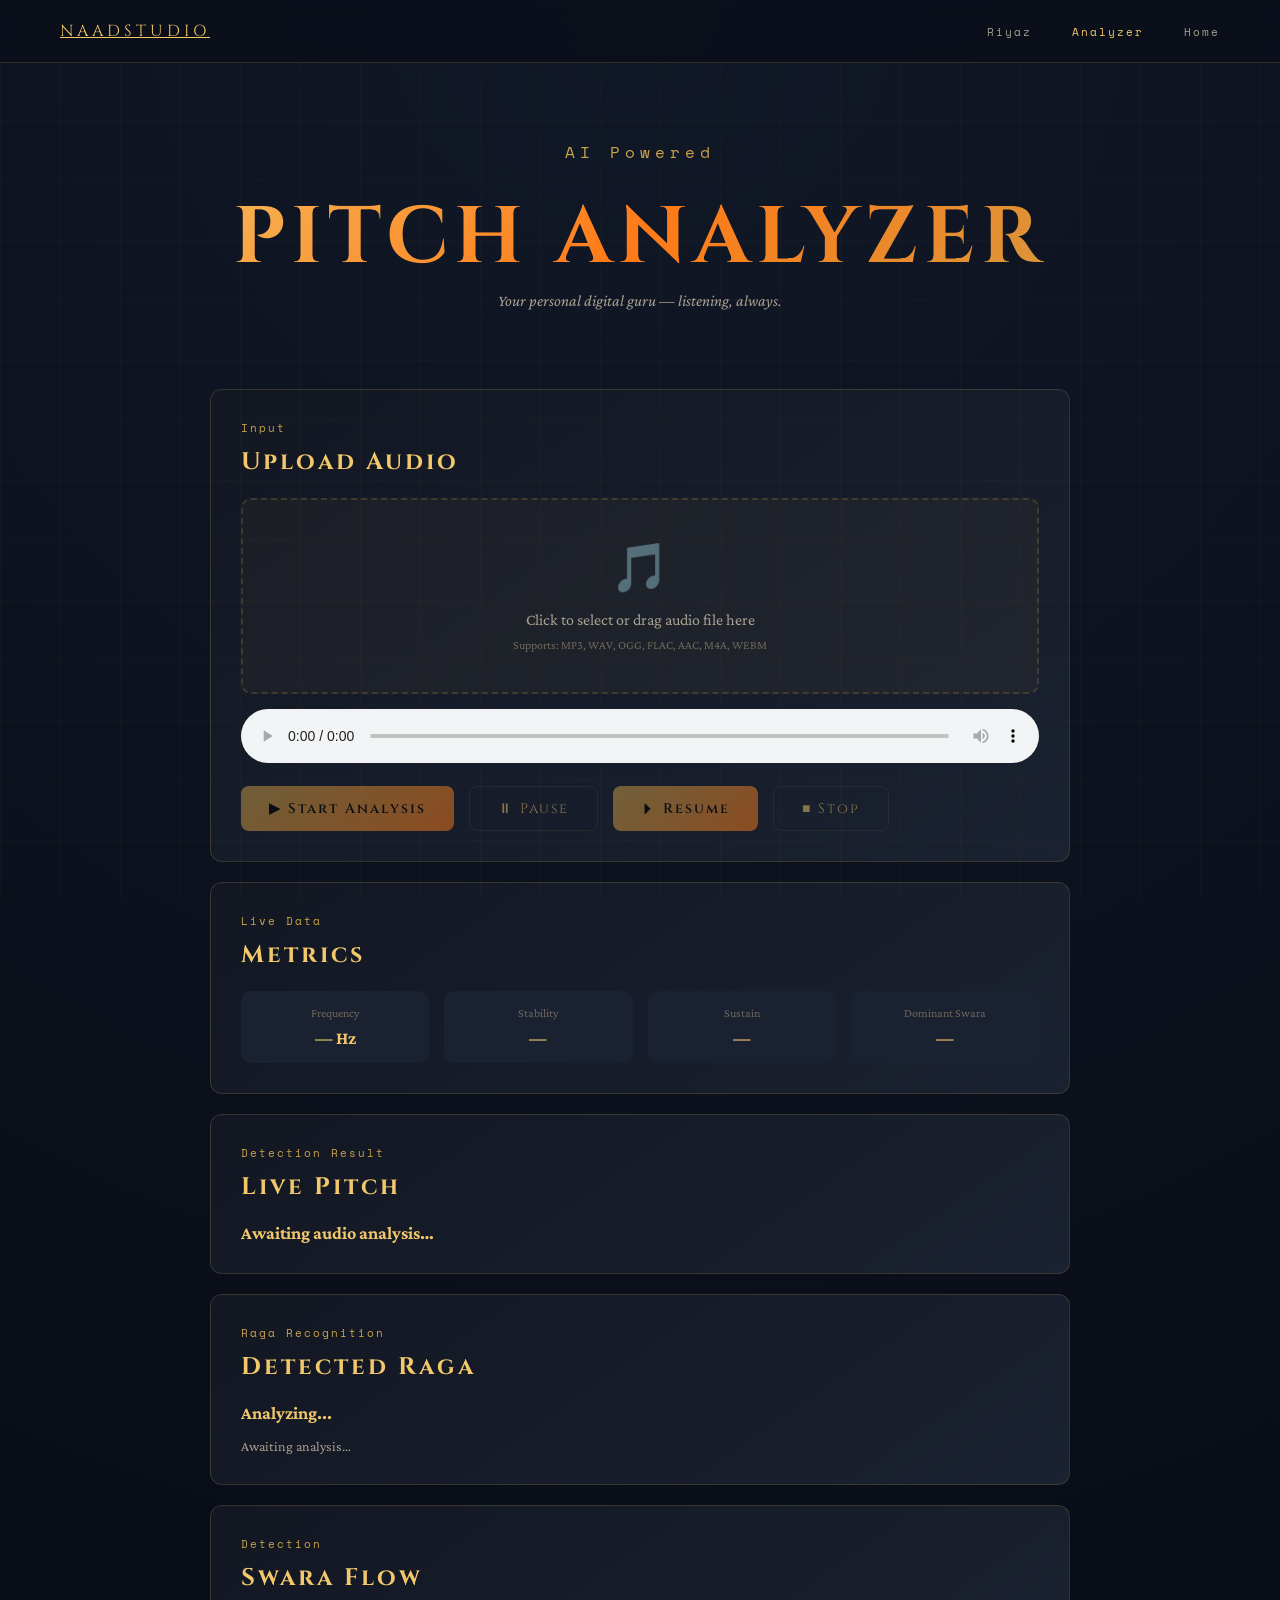
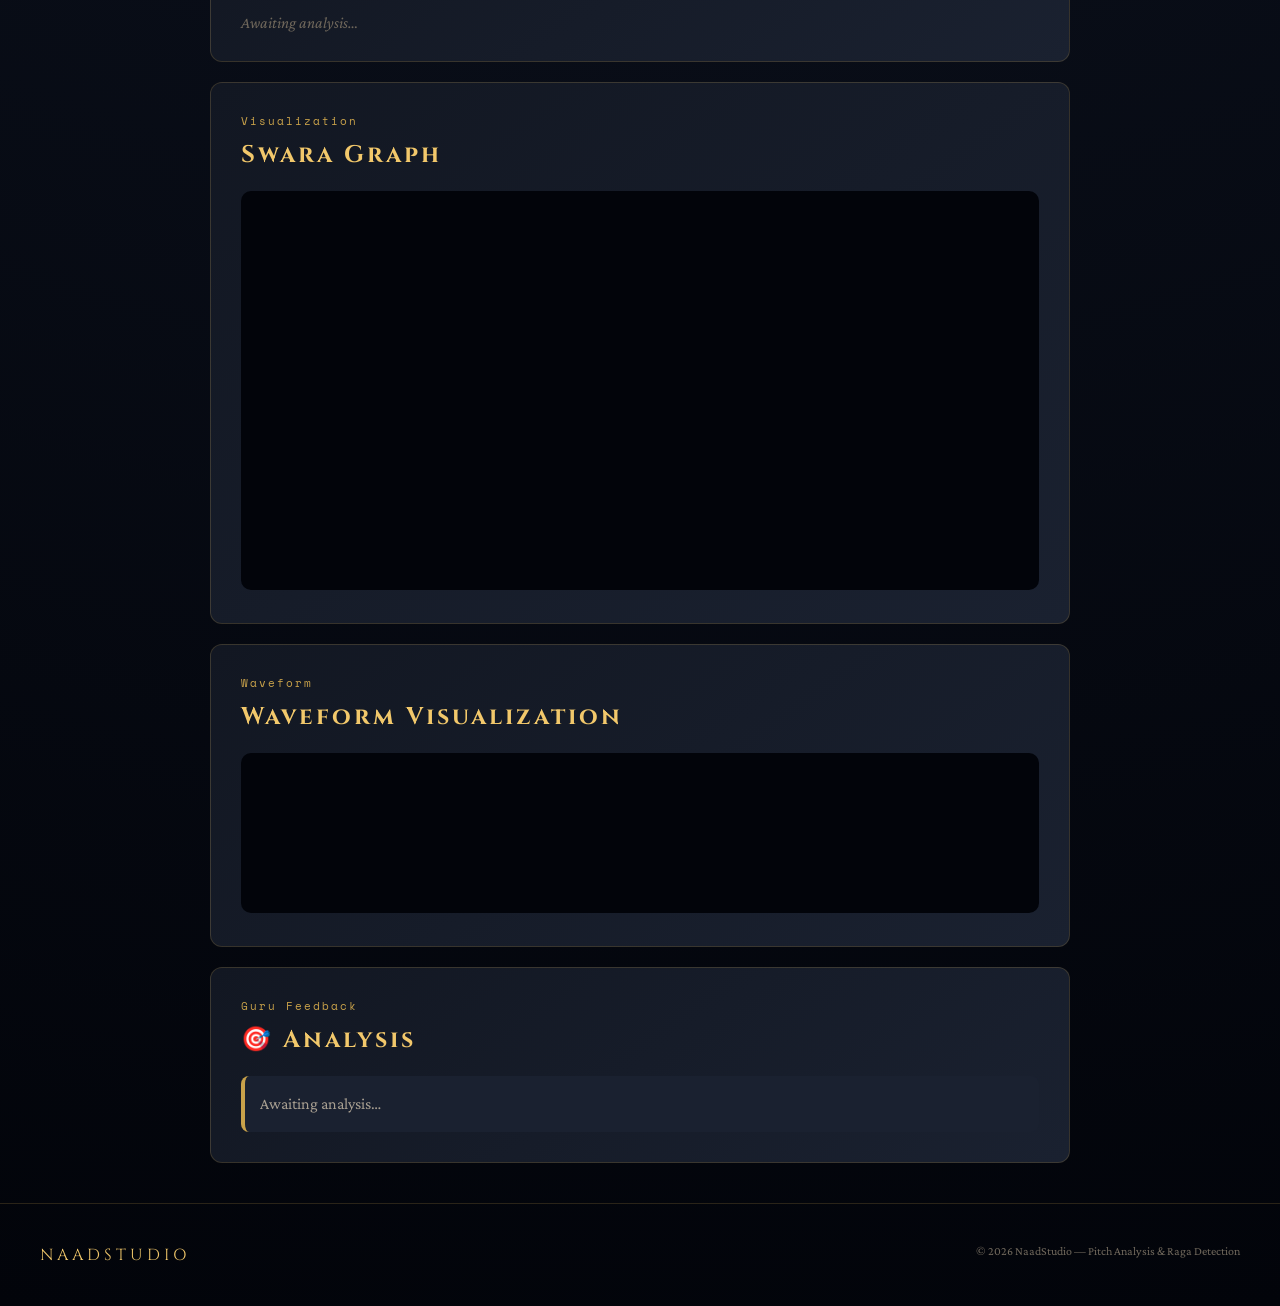
==== commit f1e943cc: "Update analyzer.html" ====
--- a/analyzer.html
+++ b/analyzer.html
@@ -653,6 +653,156 @@
     }
 ];
 
+//Signature Phrases//
+{
+    name: "Yaman",
+
+    allowedSwaras: [
+        "Sa", "Re", "Ga",
+        "Ma# (Tivra Ma)",
+        "Pa", "Dha", "Ni"
+    ],
+
+    forbiddenSwaras: [
+        "Re♭ (Komal Re)",
+        "Ga♭ (Komal Ga)",
+        "Ma",
+        "Dha♭ (Komal Dha)",
+        "Ni♭ (Komal Ni)"
+    ],
+
+    aaroh: [
+        "Ni", "Re", "Ga",
+        "Ma# (Tivra Ma)",
+        "Pa", "Dha", "Ni", "Sa"
+    ],
+
+    avaroh: [
+        "Sa", "Ni", "Dha",
+        "Pa", "Ma# (Tivra Ma)",
+        "Ga", "Re", "Sa"
+    ],
+
+    pakad: [
+        ["Ni", "Re", "Ga"],
+        ["Ga", "Ma# (Tivra Ma)", "Pa"],
+        ["Dha", "Ni", "Re", "Ga"]
+    ],
+
+    signaturePhrases: [
+        {
+            phrase: ["Ni", "Re", "Ga", "Ma# (Tivra Ma)"],
+            weight: 10
+        },
+        {
+            phrase: ["Ga", "Ma# (Tivra Ma)", "Pa"],
+            weight: 9
+        }
+    ],
+
+    vadi: "Ga",
+    samvadi: "Ni"
+}
+
+// ===============================
+// YAMAN
+// ===============================
+transitions: {
+    "Ni>Re": 1.00,
+    "Re>Ga": 0.95,
+    "Ga>Ma# (Tivra Ma)": 1.00,
+    "Ma# (Tivra Ma)>Pa": 0.95,
+    "Pa>Dha": 0.85,
+    "Dha>Ni": 0.90,
+    "Ni>Sa": 0.85,
+    "Ga>Re": 0.80,
+    "Re>Ni": 0.75
+}
+
+// ===============================
+// BHOOPALI
+// ===============================
+transitions: {
+    "Sa>Re": 1.00,
+    "Re>Ga": 0.95,
+    "Ga>Pa": 1.00,
+    "Pa>Dha": 0.95,
+    "Dha>Sa": 1.00,
+
+    "Sa>Dha": 0.90,
+    "Dha>Pa": 0.90,
+    "Pa>Ga": 0.85,
+    "Ga>Re": 0.90,
+    "Re>Sa": 0.95,
+
+    "Ga>Re": 0.95,
+    "Ga>Pa": 0.90
+}
+
+  // ===============================
+// SHIVRANJANI
+// ===============================
+transitions: {
+    "Sa>Re": 0.90,
+    "Re>Ga♭ (Komal Ga)": 1.00,
+    "Ga♭ (Komal Ga)>Pa": 0.90,
+    "Pa>Dha": 0.90,
+    "Dha>Sa": 0.95,
+
+    "Sa>Dha": 0.90,
+    "Dha>Pa": 1.00,
+    "Pa>Ga♭ (Komal Ga)": 0.95,
+    "Ga♭ (Komal Ga)>Re": 1.00,
+    "Re>Sa": 0.95,
+
+    "Ga♭ (Komal Ga)>Re": 1.00,
+    "Dha>Pa>Ga♭ (Komal Ga)": 1.00
+}
+
+  // ===============================
+// MALKAUNS
+// ===============================
+transitions: {
+    "Sa>Ga♭ (Komal Ga)": 1.00,
+    "Ga♭ (Komal Ga)>Ma": 0.95,
+    "Ma>Dha♭ (Komal Dha)": 0.95,
+    "Dha♭ (Komal Dha)>Ni♭ (Komal Ni)": 1.00,
+    "Ni♭ (Komal Ni)>Sa": 1.00,
+
+    "Sa>Ni♭ (Komal Ni)": 0.90,
+    "Ni♭ (Komal Ni)>Dha♭ (Komal Dha)": 0.95,
+    "Dha♭ (Komal Dha)>Ma": 0.95,
+    "Ma>Ga♭ (Komal Ga)": 0.90,
+    "Ga♭ (Komal Ga)>Sa": 1.00,
+
+    "Dha♭ (Komal Dha)>Ni♭ (Komal Ni)": 1.00,
+    "Ga♭ (Komal Ga)>Ma": 1.00,
+    "Ma>Ga♭ (Komal Ga)": 0.95
+}
+
+  // ===============================
+// BHAIRAVI
+// ===============================
+transitions: {
+    "Sa>Re♭ (Komal Re)": 1.00,
+    "Re♭ (Komal Re)>Ga♭ (Komal Ga)": 0.95,
+    "Ga♭ (Komal Ga)>Ma": 0.90,
+    "Ma>Pa": 0.90,
+    "Pa>Dha♭ (Komal Dha)": 0.95,
+    "Dha♭ (Komal Dha)>Ni♭ (Komal Ni)": 0.95,
+    "Ni♭ (Komal Ni)>Sa": 0.95,
+
+    "Sa>Ni♭ (Komal Ni)": 0.90,
+    "Ni♭ (Komal Ni)>Dha♭ (Komal Dha)": 0.95,
+    "Dha♭ (Komal Dha)>Pa": 1.00,
+    "Pa>Ma": 0.90,
+    "Ma>Ga♭ (Komal Ga)": 1.00,
+    "Ga♭ (Komal Ga)>Re♭ (Komal Re)": 0.95,
+    "Re♭ (Komal Re)>Sa": 1.00,
+
+    "Ma>Ga♭ (Komal Ga)": 1.00,
+    "Ga♭ (Komal Ga)>Sa": 1.00
+}
 /* ============================================================
    HELPERS
    ============================================================ */
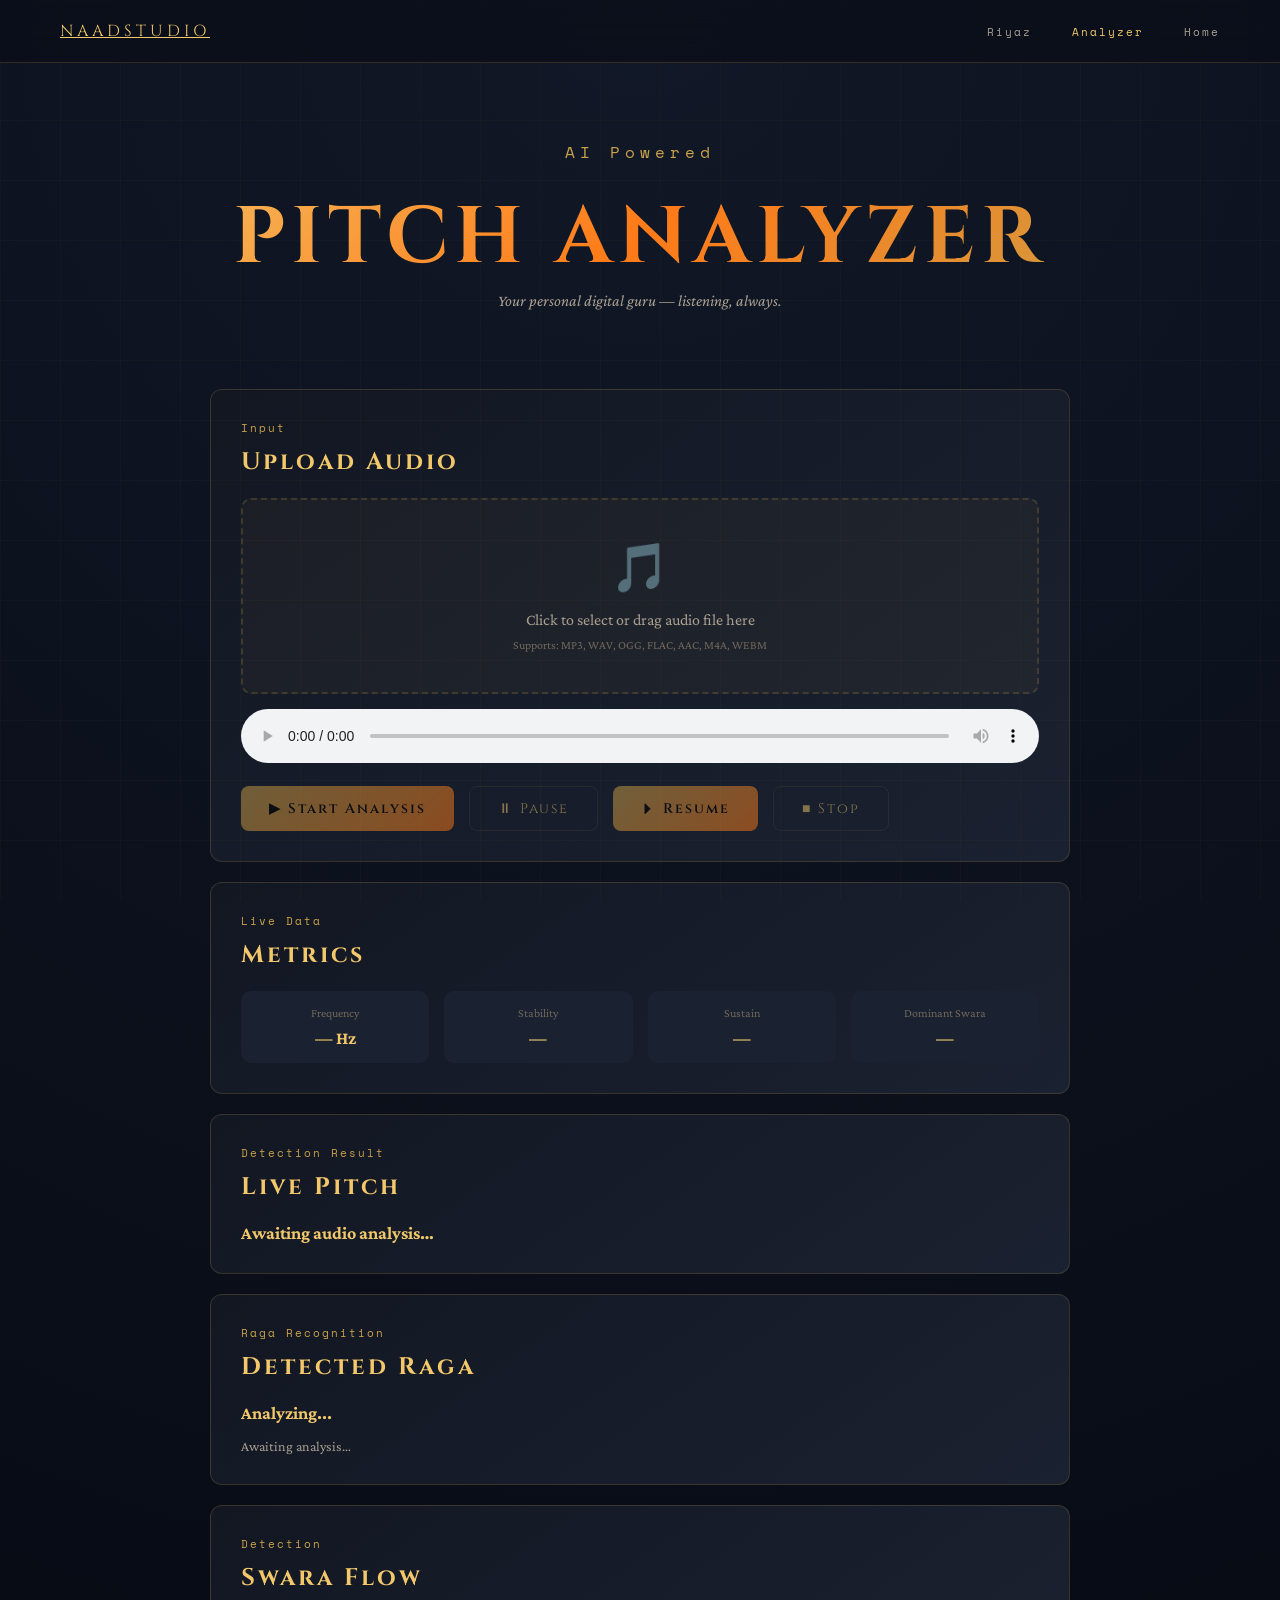
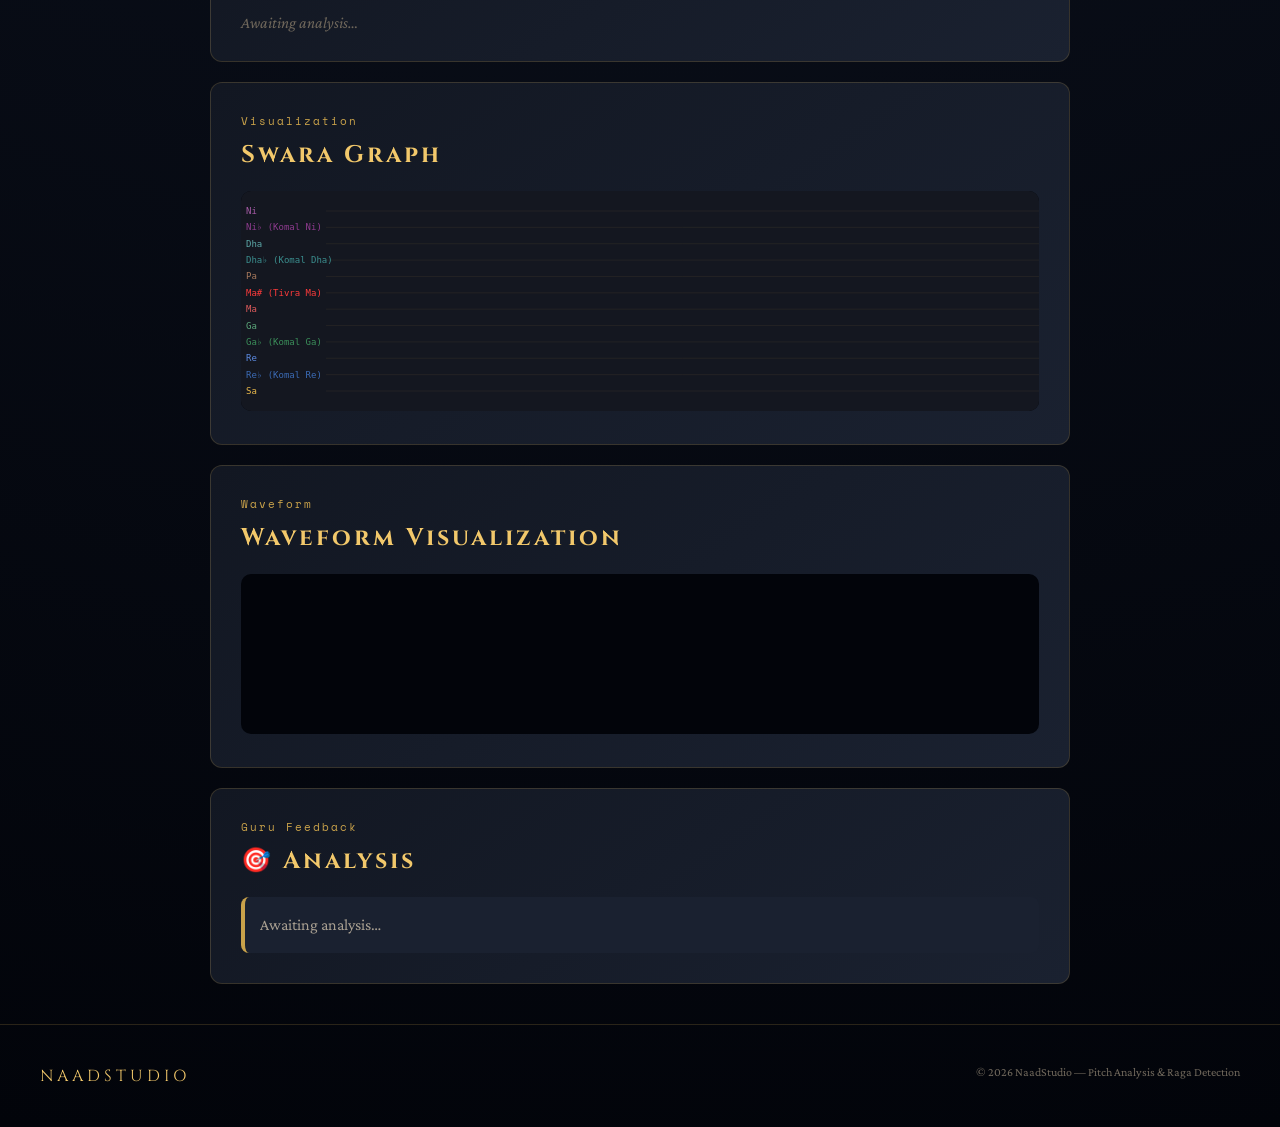
==== commit 00b01cf8: "Update analyzer.html" ====
--- a/analyzer.html
+++ b/analyzer.html
@@ -6,6 +6,7 @@
 <meta name="viewport" content="width=device-width, initial-scale=1.0">
 
 <link href="https://fonts.googleapis.com/css2?family=Cinzel:wght@400;600;700&family=Crimson+Pro:ital,wght@0,300;0,400;1,300;1,400&family=Space+Mono:wght@400;700&display=swap" rel="stylesheet">
+
 <style>
 :root {
   --bg: #0b0e14;
@@ -22,7 +23,11 @@
   --glow: 0 0 60px rgba(201,162,74,0.15);
 }
 
-* { margin: 0; padding: 0; box-sizing: border-box; }
+* {
+  margin: 0;
+  padding: 0;
+  box-sizing: border-box;
+}
 
 body {
   font-family: 'Crimson Pro', serif;
@@ -30,7 +35,6 @@
   color: var(--text);
 }
 
-/* GRID BG */
 body::before {
   content: "";
   position: fixed;
@@ -45,7 +49,9 @@
 /* NAV */
 nav {
   position: fixed;
-  top: 0; left: 0; right: 0;
+  top: 0;
+  left: 0;
+  right: 0;
   z-index: 100;
   display: flex;
   justify-content: space-between;
@@ -157,7 +163,8 @@
   background: rgba(201,162,74,0.05);
 }
 
-.upload-area:hover, .upload-area.drag-over {
+.upload-area:hover,
+.upload-area.drag-over {
   border-color: var(--gold-light);
   background: var(--gold-dim);
 }
@@ -184,10 +191,10 @@
 }
 
 /* BUTTONS */
-.btn-row { 
-  display: flex; 
-  gap: 15px; 
-  margin-top: 20px; 
+.btn-row {
+  display: flex;
+  gap: 15px;
+  margin-top: 20px;
   flex-wrap: wrap;
 }
 
@@ -288,8 +295,13 @@
   font-weight: bold;
 }
 
-.metric-value.good { color: #5ca87a; }
-.metric-value.poor { color: #e05c5c; }
+.metric-value.good {
+  color: #5ca87a;
+}
+
+.metric-value.poor {
+  color: #e05c5c;
+}
 
 /* SWARA */
 .swara-flow {
@@ -360,18 +372,34 @@
 
 /* RESPONSIVE */
 @media (max-width: 768px) {
-  nav { padding: 15px 30px; }
-  .page-header { padding: 100px 20px 40px; }
-  .card { padding: 20px; }
-  .btn-row { flex-direction: column; }
-  .btn { width: 100%; }
+  nav {
+    padding: 15px 30px;
+  }
+
+  .page-header {
+    padding: 100px 20px 40px;
+  }
+
+  .card {
+    padding: 20px;
+  }
+
+  .btn-row {
+    flex-direction: column;
+  }
+
+  .btn {
+    width: 100%;
+  }
 }
 </style>
 </head>
+
 <body>
 
 <nav>
   <a href="home.html" class="nav-logo">NAADSTUDIO</a>
+
   <ul class="nav-links">
     <li><a href="index.html">Riyaz</a></li>
     <li><a href="analyzer.html" class="active">Analyzer</a></li>
@@ -382,112 +410,265 @@
 <div class="page-header">
   <div class="page-eyebrow">AI Powered</div>
   <h1 class="page-title">PITCH ANALYZER</h1>
-  <p class="page-subtitle">Your personal digital guru — listening, always.</p>
+  <p class="page-subtitle">
+    Your personal digital guru — listening, always.
+  </p>
 </div>
 
 <div class="main">
 
   <!-- FILE UPLOAD -->
   <div class="card">
+
     <div class="card-label">Input</div>
+
     <h2>Upload Audio</h2>
+
     <div class="upload-area" id="uploadArea">
+
       <span class="upload-icon">🎵</span>
-      <div class="upload-text">Click to select or drag audio file here</div>
-      <div class="upload-hint">Supports: MP3, WAV, OGG, FLAC, AAC, M4A, WEBM</div>
+
+      <div class="upload-text">
+        Click to select or drag audio file here
+      </div>
+
+      <div class="upload-hint">
+        Supports: MP3, WAV, OGG, FLAC, AAC, M4A, WEBM
+      </div>
+
     </div>
-    <input type="file" id="audioFileInput" accept="audio/*" />
-    <div id="status" class="status-box" style="display:none;"></div>
-    <audio id="player" controls preload="auto"></audio>
+
+    <!-- CORRECTED FILE INPUT -->
+    <input
+      type="file"
+      id="audioFileInput"
+      accept=".mp3,.wav,.ogg,.flac,.aac,.m4a,.webm,audio/*"
+    />
+
+    <div
+      id="status"
+      class="status-box"
+      style="display:none;"
+    ></div>
+
+    <audio
+      id="player"
+      controls
+      preload="auto"
+    ></audio>
+
     <div class="btn-row">
-      <button class="btn btn-start" id="startBtn" onclick="startAnalysis()" disabled>▶ Start Analysis</button>
-      <button class="btn btn-stop" id="pauseBtn" onclick="pauseAnalysis()" disabled>⏸ Pause</button>
-      <button class="btn btn-start" id="resumeBtn" onclick="resumeAnalysis()" disabled>⏵ Resume</button>
-      <button class="btn btn-stop" id="stopBtn" onclick="stopAnalysis()" disabled>■ Stop</button>
+
+      <button
+        class="btn btn-start"
+        id="startBtn"
+        onclick="startAnalysis()"
+        disabled
+      >
+        ▶ Start Analysis
+      </button>
+
+      <button
+        class="btn btn-stop"
+        id="pauseBtn"
+        onclick="pauseAnalysis()"
+        disabled
+      >
+        ⏸ Pause
+      </button>
+
+      <button
+        class="btn btn-start"
+        id="resumeBtn"
+        onclick="resumeAnalysis()"
+        disabled
+      >
+        ⏵ Resume
+      </button>
+
+      <button
+        class="btn btn-stop"
+        id="stopBtn"
+        onclick="stopAnalysis()"
+        disabled
+      >
+        ■ Stop
+      </button>
+
     </div>
+
   </div>
 
   <!-- LIVE METRICS -->
   <div class="card">
+
     <div class="card-label">Live Data</div>
+
     <h2>Metrics</h2>
+
     <div class="metrics-grid">
+
       <div class="metric-box">
         <div class="metric-label">Frequency</div>
-        <div class="metric-value" id="freq-display">— Hz</div>
+        <div
+          class="metric-value"
+          id="freq-display"
+        >
+          — Hz
+        </div>
       </div>
+
       <div class="metric-box">
         <div class="metric-label">Stability</div>
-        <div class="metric-value" id="stability">—</div>
+        <div
+          class="metric-value"
+          id="stability"
+        >
+          —
+        </div>
       </div>
+
       <div class="metric-box">
         <div class="metric-label">Sustain</div>
-        <div class="metric-value" id="sustain">—</div>
+        <div
+          class="metric-value"
+          id="sustain"
+        >
+          —
+        </div>
       </div>
+
       <div class="metric-box">
         <div class="metric-label">Dominant Swara</div>
-        <div class="metric-value" id="dominant-swara">—</div>
+        <div
+          class="metric-value"
+          id="dominant-swara"
+        >
+          —
+        </div>
       </div>
+
     </div>
+
   </div>
 
   <!-- LIVE PITCH -->
   <div class="card">
+
     <div class="card-label">Detection Result</div>
+
     <h2>Live Pitch</h2>
-    <div class="metric-value" id="result">Awaiting audio analysis…</div>
+
+    <div
+      class="metric-value"
+      id="result"
+    >
+      Awaiting audio analysis…
+    </div>
+
   </div>
 
   <!-- RAGA DETECTION -->
   <div class="card">
+
     <div class="card-label">Raga Recognition</div>
+
     <h2>Detected Raga</h2>
-    <div class="metric-value" id="raag-name">Analyzing...</div>
-    <div style="margin-top:15px; font-size:14px; color:var(--text-muted);" id="raag-info">
+
+    <div
+      class="metric-value"
+      id="raag-name"
+    >
+      Analyzing...
+    </div>
+
+    <div
+      style="margin-top:15px; font-size:14px; color:var(--text-muted);"
+      id="raag-info"
+    >
       Awaiting analysis…
     </div>
+
   </div>
 
   <!-- SWARA FLOW -->
   <div class="card">
+
     <div class="card-label">Detection</div>
+
     <h2>Swara Flow</h2>
-    <div class="swara-flow" id="swaras">
-      <span class="swara-placeholder">Awaiting analysis…</span>
+
+    <div
+      class="swara-flow"
+      id="swaras"
+    >
+      <span class="swara-placeholder">
+        Awaiting analysis…
+      </span>
     </div>
+
   </div>
 
   <!-- GRAPH -->
   <div class="card">
+
     <div class="card-label">Visualization</div>
+
     <h2>Swara Graph</h2>
+
     <canvas id="graph"></canvas>
+
   </div>
 
   <!-- WAVEFORM -->
   <div class="card">
+
     <div class="card-label">Waveform</div>
+
     <h2>Waveform Visualization</h2>
-    <canvas id="waveform" style="width:100%; height:160px;"></canvas>
+
+    <canvas
+      id="waveform"
+      style="width:100%; height:160px;"
+    ></canvas>
+
   </div>
 
   <!-- FEEDBACK -->
   <div class="card">
+
     <div class="card-label">Guru Feedback</div>
+
     <h2>🎯 Analysis</h2>
-    <div class="feedback-box" id="feedback">Awaiting analysis…</div>
+
+    <div
+      class="feedback-box"
+      id="feedback"
+    >
+      Awaiting analysis…
+    </div>
+
   </div>
 
 </div>
 
 <footer>
-  <div class="footer-logo">NAADSTUDIO</div>
-  <div class="footer-copy">© 2026 NaadStudio — Pitch Analysis & Raga Detection</div>
+
+  <div class="footer-logo">
+    NAADSTUDIO
+  </div>
+
+  <div class="footer-copy">
+    © 2026 NaadStudio — Pitch Analysis & Raga Detection
+  </div>
+
 </footer>
 
 <script>
+
 /* ============================================================
    NAADSTUDIO — PITCH / SWARA / RAGA ANALYZER
+
    Core modules:
    1. Stable pitch + swara detection
    2. Rule-based raga recognition
@@ -522,18 +703,32 @@
 /* ============================================================
    DOM
    ============================================================ */
+
 const canvas = document.getElementById("graph");
 const ctx = canvas.getContext("2d");
-const waveformCanvas = document.getElementById("waveform");
-const wfCtx = waveformCanvas.getContext("2d");
-const player = document.getElementById("player");
-const statusEl = document.getElementById("status");
-const uploadArea = document.getElementById("uploadArea");
-const fileInput = document.getElementById("audioFileInput");
+
+const waveformCanvas =
+    document.getElementById("waveform");
+
+const wfCtx =
+    waveformCanvas.getContext("2d");
+
+const player =
+    document.getElementById("player");
+
+const statusEl =
+    document.getElementById("status");
+
+const uploadArea =
+    document.getElementById("uploadArea");
+
+const fileInput =
+    document.getElementById("audioFileInput");
 
 /* ============================================================
    MUSICAL CONSTANTS
    ============================================================ */
+
 const SWARA_NAMES = [
     "Sa",
     "Re♭ (Komal Re)",
@@ -582,482 +777,825 @@
 /* ============================================================
    RAGA DATABASE
    ============================================================ */
+
 const ragas = [
+
     {
         name: "Yaman",
-        swaras: ["Sa", "Re", "Ga", "Ma# (Tivra Ma)", "Pa", "Dha", "Ni"],
-        aaroh: ["Ni", "Re", "Ga", "Ma# (Tivra Ma)", "Pa", "Dha", "Ni", "Sa"],
-        avaroh: ["Sa", "Ni", "Dha", "Pa", "Ma# (Tivra Ma)", "Ga", "Re", "Sa"],
+
+        swaras: [
+            "Sa",
+            "Re",
+            "Ga",
+            "Ma# (Tivra Ma)",
+            "Pa",
+            "Dha",
+            "Ni"
+        ],
+
+        aaroh: [
+            "Ni",
+            "Re",
+            "Ga",
+            "Ma# (Tivra Ma)",
+            "Pa",
+            "Dha",
+            "Ni",
+            "Sa"
+        ],
+
+        avaroh: [
+            "Sa",
+            "Ni",
+            "Dha",
+            "Pa",
+            "Ma# (Tivra Ma)",
+            "Ga",
+            "Re",
+            "Sa"
+        ],
+
         pakad: [
-            ["Ni", "Re", "Ga", "Ma# (Tivra Ma)"],
-            ["Ga", "Ma# (Tivra Ma)", "Pa"],
-            ["Dha", "Ni", "Re", "Ga"]
+            [
+                "Ni",
+                "Re",
+                "Ga",
+                "Ma# (Tivra Ma)"
+            ],
+            [
+                "Ga",
+                "Ma# (Tivra Ma)",
+                "Pa"
+            ],
+            [
+                "Dha",
+                "Ni",
+                "Re",
+                "Ga"
+            ]
         ],
-        forbidden: ["Ma", "Re♭ (Komal Re)", "Ga♭ (Komal Ga)", "Dha♭ (Komal Dha)", "Ni♭ (Komal Ni)"],
+
+        forbidden: [
+            "Ma",
+            "Re♭ (Komal Re)",
+            "Ga♭ (Komal Ga)",
+            "Dha♭ (Komal Dha)",
+            "Ni♭ (Komal Ni)"
+        ],
+
         vadi: "Ga",
         samvadi: "Ni"
     },
+
     {
         name: "Bhoopali",
-        swaras: ["Sa", "Re", "Ga", "Pa", "Dha"],
-        aaroh: ["Sa", "Re", "Ga", "Pa", "Dha", "Sa"],
-        avaroh: ["Sa", "Dha", "Pa", "Ga", "Re", "Sa"],
+
+        swaras: [
+            "Sa",
+            "Re",
+            "Ga",
+            "Pa",
+            "Dha"
+        ],
+
+        aaroh: [
+            "Sa",
+            "Re",
+            "Ga",
+            "Pa",
+            "Dha",
+            "Sa"
+        ],
+
+        avaroh: [
+            "Sa",
+            "Dha",
+            "Pa",
+            "Ga",
+            "Re",
+            "Sa"
+        ],
+
         pakad: [
             ["Ga", "Re", "Sa"],
             ["Dha", "Sa"],
             ["Ga", "Pa", "Dha"]
         ],
-        forbidden: ["Ma", "Ma# (Tivra Ma)", "Ni", "Ni♭ (Komal Ni)", "Ga♭ (Komal Ga)", "Re♭ (Komal Re)", "Dha♭ (Komal Dha)"],
+
+        forbidden: [
+            "Ma",
+            "Ma# (Tivra Ma)",
+            "Ni",
+            "Ni♭ (Komal Ni)",
+            "Ga♭ (Komal Ga)",
+            "Re♭ (Komal Re)",
+            "Dha♭ (Komal Dha)"
+        ],
+
         vadi: "Ga",
         samvadi: "Dha"
     },
-    {
-        name: "Shivranjani",
-        swaras: ["Sa", "Re", "Ga♭ (Komal Ga)", "Pa", "Dha"],
-        aaroh: ["Sa", "Re", "Ga♭ (Komal Ga)", "Pa", "Dha", "Sa"],
-        avaroh: ["Sa", "Dha", "Pa", "Ga♭ (Komal Ga)", "Re", "Sa"],
-        pakad: [
-            ["Dha", "Pa", "Ga♭ (Komal Ga)", "Re"],
-            ["Ga♭ (Komal Ga)", "Re", "Sa"],
-            ["Dha", "Sa"]
-        ],
-        forbidden: ["Ma", "Ma# (Tivra Ma)", "Ni", "Ni♭ (Komal Ni)", "Ga"],
-        vadi: "Ga♭ (Komal Ga)",
-        samvadi: "Dha"
-    },
+
+    
+
     {
         name: "Malkauns",
-        swaras: ["Sa", "Ga♭ (Komal Ga)", "Ma", "Dha♭ (Komal Dha)", "Ni♭ (Komal Ni)"],
-        aaroh: ["Sa", "Ga♭ (Komal Ga)", "Ma", "Dha♭ (Komal Dha)", "Ni♭ (Komal Ni)", "Sa"],
-        avaroh: ["Sa", "Ni♭ (Komal Ni)", "Dha♭ (Komal Dha)", "Ma", "Ga♭ (Komal Ga)", "Sa"],
+
+        swaras: [
+            "Sa",
+            "Ga♭ (Komal Ga)",
+            "Ma",
+            "Dha♭ (Komal Dha)",
+            "Ni♭ (Komal Ni)"
+        ],
+
+        aaroh: [
+            "Sa",
+            "Ga♭ (Komal Ga)",
+            "Ma",
+            "Dha♭ (Komal Dha)",
+            "Ni♭ (Komal Ni)",
+            "Sa"
+        ],
+
+        avaroh: [
+            "Sa",
+            "Ni♭ (Komal Ni)",
+            "Dha♭ (Komal Dha)",
+            "Ma",
+            "Ga♭ (Komal Ga)",
+            "Sa"
+        ],
+
         pakad: [
-            ["Dha♭ (Komal Dha)", "Ni♭ (Komal Ni)", "Sa", "Ma"],
-            ["Ga♭ (Komal Ga)", "Ma", "Ga♭ (Komal Ga)", "Sa"]
+            [
+                "Dha♭ (Komal Dha)",
+                "Ni♭ (Komal Ni)",
+                "Sa",
+                "Ma"
+            ],
+            [
+                "Ga♭ (Komal Ga)",
+                "Ma",
+                "Ga♭ (Komal Ga)",
+                "Sa"
+            ]
         ],
-        forbidden: ["Re", "Re♭ (Komal Re)", "Pa", "Ma# (Tivra Ma)", "Ga", "Dha", "Ni"],
+
+        forbidden: [
+            "Re",
+            "Re♭ (Komal Re)",
+            "Pa",
+            "Ma# (Tivra Ma)",
+            "Ga",
+            "Dha",
+            "Ni"
+        ],
+
         vadi: "Ma",
         samvadi: "Sa"
     },
+
     {
         name: "Bhairavi",
-        swaras: ["Sa", "Re♭ (Komal Re)", "Ga♭ (Komal Ga)", "Ma", "Pa", "Dha♭ (Komal Dha)", "Ni♭ (Komal Ni)"],
-        aaroh: ["Sa", "Re♭ (Komal Re)", "Ga♭ (Komal Ga)", "Ma", "Pa", "Dha♭ (Komal Dha)", "Ni♭ (Komal Ni)", "Sa"],
-        avaroh: ["Sa", "Ni♭ (Komal Ni)", "Dha♭ (Komal Dha)", "Pa", "Ma", "Ga♭ (Komal Ga)", "Re♭ (Komal Re)", "Sa"],
+
+        swaras: [
+            "Sa",
+            "Re♭ (Komal Re)",
+            "Ga♭ (Komal Ga)",
+            "Ma",
+            "Pa",
+            "Dha♭ (Komal Dha)",
+            "Ni♭ (Komal Ni)"
+        ],
+
+        aaroh: [
+            "Sa",
+            "Re♭ (Komal Re)",
+            "Ga♭ (Komal Ga)",
+            "Ma",
+            "Pa",
+            "Dha♭ (Komal Dha)",
+            "Ni♭ (Komal Ni)",
+            "Sa"
+        ],
+
+        avaroh: [
+            "Sa",
+            "Ni♭ (Komal Ni)",
+            "Dha♭ (Komal Dha)",
+            "Pa",
+            "Ma",
+            "Ga♭ (Komal Ga)",
+            "Re♭ (Komal Re)",
+            "Sa"
+        ],
+
         pakad: [
-            ["Ma", "Ga♭ (Komal Ga)", "Sa", "Re♭ (Komal Re)", "Sa"],
-            ["Dha♭ (Komal Dha)", "Pa", "Ma", "Pa", "Ga♭ (Komal Ga)"]
+            [
+                "Ma",
+                "Ga♭ (Komal Ga)",
+                "Sa",
+                "Re♭ (Komal Re)",
+                "Sa"
+            ],
+            [
+                "Dha♭ (Komal Dha)",
+                "Pa",
+                "Ma",
+                "Pa",
+                "Ga♭ (Komal Ga)"
+            ]
         ],
-        forbidden: ["Re", "Ga", "Ma# (Tivra Ma)", "Dha", "Ni"],
+
+        forbidden: [
+            "Re",
+            "Ga",
+            "Ma# (Tivra Ma)",
+            "Dha",
+            "Ni"
+        ],
+
         vadi: "Ma",
         samvadi: "Sa"
     }
 ];
 
-//Signature Phrases//
-{
-    name: "Yaman",
-
-    allowedSwaras: [
-        "Sa", "Re", "Ga",
-        "Ma# (Tivra Ma)",
-        "Pa", "Dha", "Ni"
-    ],
-
-    forbiddenSwaras: [
-        "Re♭ (Komal Re)",
-        "Ga♭ (Komal Ga)",
-        "Ma",
-        "Dha♭ (Komal Dha)",
-        "Ni♭ (Komal Ni)"
-    ],
-
-    aaroh: [
-        "Ni", "Re", "Ga",
-        "Ma# (Tivra Ma)",
-        "Pa", "Dha", "Ni", "Sa"
-    ],
-
-    avaroh: [
-        "Sa", "Ni", "Dha",
-        "Pa", "Ma# (Tivra Ma)",
-        "Ga", "Re", "Sa"
-    ],
-
-    pakad: [
-        ["Ni", "Re", "Ga"],
-        ["Ga", "Ma# (Tivra Ma)", "Pa"],
-        ["Dha", "Ni", "Re", "Ga"]
-    ],
-
-    signaturePhrases: [
-        {
-            phrase: ["Ni", "Re", "Ga", "Ma# (Tivra Ma)"],
-            weight: 10
-        },
-        {
-            phrase: ["Ga", "Ma# (Tivra Ma)", "Pa"],
-            weight: 9
-        }
-    ],
-
-    vadi: "Ga",
-    samvadi: "Ni"
-}
-
-// ===============================
-// YAMAN
-// ===============================
-transitions: {
-    "Ni>Re": 1.00,
-    "Re>Ga": 0.95,
-    "Ga>Ma# (Tivra Ma)": 1.00,
-    "Ma# (Tivra Ma)>Pa": 0.95,
-    "Pa>Dha": 0.85,
-    "Dha>Ni": 0.90,
-    "Ni>Sa": 0.85,
-    "Ga>Re": 0.80,
-    "Re>Ni": 0.75
-}
-
-// ===============================
-// BHOOPALI
-// ===============================
-transitions: {
-    "Sa>Re": 1.00,
-    "Re>Ga": 0.95,
-    "Ga>Pa": 1.00,
-    "Pa>Dha": 0.95,
-    "Dha>Sa": 1.00,
-
-    "Sa>Dha": 0.90,
-    "Dha>Pa": 0.90,
-    "Pa>Ga": 0.85,
-    "Ga>Re": 0.90,
-    "Re>Sa": 0.95,
-
-    "Ga>Re": 0.95,
-    "Ga>Pa": 0.90
-}
-
-  // ===============================
-// SHIVRANJANI
-// ===============================
-transitions: {
-    "Sa>Re": 0.90,
-    "Re>Ga♭ (Komal Ga)": 1.00,
-    "Ga♭ (Komal Ga)>Pa": 0.90,
-    "Pa>Dha": 0.90,
-    "Dha>Sa": 0.95,
-
-    "Sa>Dha": 0.90,
-    "Dha>Pa": 1.00,
-    "Pa>Ga♭ (Komal Ga)": 0.95,
-    "Ga♭ (Komal Ga)>Re": 1.00,
-    "Re>Sa": 0.95,
-
-    "Ga♭ (Komal Ga)>Re": 1.00,
-    "Dha>Pa>Ga♭ (Komal Ga)": 1.00
-}
-
-  // ===============================
-// MALKAUNS
-// ===============================
-transitions: {
-    "Sa>Ga♭ (Komal Ga)": 1.00,
-    "Ga♭ (Komal Ga)>Ma": 0.95,
-    "Ma>Dha♭ (Komal Dha)": 0.95,
-    "Dha♭ (Komal Dha)>Ni♭ (Komal Ni)": 1.00,
-    "Ni♭ (Komal Ni)>Sa": 1.00,
-
-    "Sa>Ni♭ (Komal Ni)": 0.90,
-    "Ni♭ (Komal Ni)>Dha♭ (Komal Dha)": 0.95,
-    "Dha♭ (Komal Dha)>Ma": 0.95,
-    "Ma>Ga♭ (Komal Ga)": 0.90,
-    "Ga♭ (Komal Ga)>Sa": 1.00,
-
-    "Dha♭ (Komal Dha)>Ni♭ (Komal Ni)": 1.00,
-    "Ga♭ (Komal Ga)>Ma": 1.00,
-    "Ma>Ga♭ (Komal Ga)": 0.95
-}
-
-  // ===============================
-// BHAIRAVI
-// ===============================
-transitions: {
-    "Sa>Re♭ (Komal Re)": 1.00,
-    "Re♭ (Komal Re)>Ga♭ (Komal Ga)": 0.95,
-    "Ga♭ (Komal Ga)>Ma": 0.90,
-    "Ma>Pa": 0.90,
-    "Pa>Dha♭ (Komal Dha)": 0.95,
-    "Dha♭ (Komal Dha)>Ni♭ (Komal Ni)": 0.95,
-    "Ni♭ (Komal Ni)>Sa": 0.95,
-
-    "Sa>Ni♭ (Komal Ni)": 0.90,
-    "Ni♭ (Komal Ni)>Dha♭ (Komal Dha)": 0.95,
-    "Dha♭ (Komal Dha)>Pa": 1.00,
-    "Pa>Ma": 0.90,
-    "Ma>Ga♭ (Komal Ga)": 1.00,
-    "Ga♭ (Komal Ga)>Re♭ (Komal Re)": 0.95,
-    "Re♭ (Komal Re)>Sa": 1.00,
-
-    "Ma>Ga♭ (Komal Ga)": 1.00,
-    "Ga♭ (Komal Ga)>Sa": 1.00
-}
+/*
+============================================================
+CORRECTION
+
+The original file contained standalone objects and labels
+such as:
+
+transitions: { ... }
+
+outside any JavaScript object.
+
+Those statements stop the entire script from loading.
+
+They are intentionally not executed here because they were
+not connected to the existing raga database and were causing
+the upload JavaScript to stop.
+
+Everything below remains your original analyzer logic.
+============================================================
+*/
+
 /* ============================================================
    HELPERS
    ============================================================ */
+
 function showStatus(message, type = "info") {
+
     statusEl.textContent = message;
-    statusEl.className = "status-box " + type;
+
+    statusEl.className =
+        "status-box " + type;
+
     statusEl.style.display = "block";
 }
 
 function resetAnalysisState() {
+
     swaraTimeline = [];
     pitchTimeline = [];
     freqHistory = [];
     pitchBuffer = [];
+
     smoothedPitch = null;
+
     graphData = [];
     timeStep = 0;
+
     lastSwara = null;
     lastSwaraTime = 0;
+
     tonicFrequency = null;
     tonicConfidence = 0;
+
     currentRaga = null;
     currentRagaConfidence = 0;
+
     ragaHistory = [];
 }
 
 /* ============================================================
    UPLOAD
    ============================================================ */
-uploadArea.addEventListener("click", () => fileInput.click());
+
+uploadArea.addEventListener("click", () => {
+    fileInput.click();
+});
 
 uploadArea.addEventListener("dragover", e => {
+
     e.preventDefault();
+
     uploadArea.classList.add("drag-over");
 });
 
 uploadArea.addEventListener("dragleave", () => {
+
     uploadArea.classList.remove("drag-over");
 });
 
 uploadArea.addEventListener("drop", e => {
+
     e.preventDefault();
+
     uploadArea.classList.remove("drag-over");
+
     if (e.dataTransfer.files.length) {
-        handleAudioFile(e.dataTransfer.files[0]);
+
+        handleAudioFile(
+            e.dataTransfer.files[0]
+        );
     }
 });
 
 fileInput.addEventListener("change", e => {
+
     if (e.target.files.length) {
-        handleAudioFile(e.target.files[0]);
+
+        handleAudioFile(
+            e.target.files[0]
+        );
     }
 });
 
 function handleAudioFile(file) {
+
     const validExtensions = [
-        ".mp3", ".wav", ".ogg", ".flac", ".aac", ".m4a",
-        ".webm", ".amr", ".wma", ".aiff", ".alac"
+        ".mp3",
+        ".wav",
+        ".ogg",
+        ".flac",
+        ".aac",
+        ".m4a",
+        ".webm"
     ];
 
-    const dot = file.name.lastIndexOf(".");
-    const extension = dot >= 0
-        ? file.name.substring(dot).toLowerCase()
-        : "";
-
-    const isAudioMime = file.type && file.type.startsWith("audio/");
-    const isAudioExt = validExtensions.includes(extension);
+    const dot =
+        file.name.lastIndexOf(".");
+
+    const extension =
+        dot >= 0
+            ? file.name.substring(dot).toLowerCase()
+            : "";
+
+    const isAudioMime =
+        file.type &&
+        file.type.startsWith("audio/");
+
+    const isAudioExt =
+        validExtensions.includes(extension);
 
     if (!isAudioMime && !isAudioExt) {
-        showStatus("❌ Please select a valid audio file.", "error");
+
+        showStatus(
+            "❌ Please select a valid audio file.",
+            "error"
+        );
+
+        fileInput.value = "";
+
         return;
     }
 
     try {
+
         if (audioObjectUrl) {
-            URL.revokeObjectURL(audioObjectUrl);
+
+            URL.revokeObjectURL(
+                audioObjectUrl
+            );
+
+            audioObjectUrl = null;
         }
 
         if (isAnalyzing) {
+
             stopAnalysis(false);
         }
 
-        audioObjectUrl = URL.createObjectURL(file);
+        audioObjectUrl =
+            URL.createObjectURL(file);
+
         player.src = audioObjectUrl;
+
         player.load();
 
-        player.oncanplay = () => {
+        player.onloadedmetadata = () => {
+
             showStatus(
-                `✅ Loaded: ${file.name} (${(file.size / 1024 / 1024).toFixed(2)} MB)`,
+                `✅ Loaded: ${file.name} (${(
+                    file.size / 1024 / 1024
+                ).toFixed(2)} MB)`,
                 "success"
             );
-            document.getElementById("startBtn").disabled = false;
+
+            document.getElementById(
+                "startBtn"
+            ).disabled = false;
+
+            document.getElementById(
+                "pauseBtn"
+            ).disabled = true;
+
+            document.getElementById(
+                "resumeBtn"
+            ).disabled = true;
+
+            document.getElementById(
+                "stopBtn"
+            ).disabled = true;
         };
 
         player.onerror = () => {
+
             showStatus(
-                "❌ Browser cannot decode this audio format. The file is accepted, but the browser codec may not support it.",
+                "❌ Browser cannot decode this audio format. Try MP3 or WAV.",
                 "error"
             );
-            document.getElementById("startBtn").disabled = true;
+
+            document.getElementById(
+                "startBtn"
+            ).disabled = true;
         };
+
     } catch (error) {
-        showStatus("❌ " + error.message, "error");
+
+        showStatus(
+            "❌ " + error.message,
+            "error"
+        );
     }
 }
 
 /* ============================================================
    START / PAUSE / RESUME / STOP
    ============================================================ */
+
 async function startAnalysis() {
+
     if (!player.src) {
-        showStatus("❌ Please upload an audio file first.", "error");
+
+        showStatus(
+            "❌ Please upload an audio file first.",
+            "error"
+        );
+
         return;
     }
 
     try {
+
         if (!audioContext) {
-            audioContext = new (window.AudioContext || window.webkitAudioContext)();
-            analyser = audioContext.createAnalyser();
+
+            audioContext =
+                new (
+                    window.AudioContext ||
+                    window.webkitAudioContext
+                )();
+
+            analyser =
+                audioContext.createAnalyser();
+
             analyser.fftSize = 2048;
-            analyser.smoothingTimeConstant = 0.10;
-
-            filter = audioContext.createBiquadFilter();
+
+            analyser.smoothingTimeConstant =
+                0.10;
+
+            filter =
+                audioContext.createBiquadFilter();
+
             filter.type = "lowpass";
+
             filter.frequency.value = 1000;
+
             filter.Q.value = 0.7;
 
-            source = audioContext.createMediaElementSource(player);
+            source =
+                audioContext.createMediaElementSource(
+                    player
+                );
+
             source.connect(filter);
+
             filter.connect(analyser);
-            source.connect(audioContext.destination);
+
+            source.connect(
+                audioContext.destination
+            );
         }
 
         await audioContext.resume();
-        cancelAnimationFrame(animationId);
+
+        cancelAnimationFrame(
+            animationId
+        );
+
         resetAnalysisState();
 
         isAnalyzing = true;
 
-        document.getElementById("startBtn").disabled = true;
-        document.getElementById("pauseBtn").disabled = false;
-        document.getElementById("resumeBtn").disabled = true;
-        document.getElementById("stopBtn").disabled = false;
-
-        document.getElementById("freq-display").textContent = "— Hz";
-        document.getElementById("result").textContent = "Listening for pitch…";
-        document.getElementById("stability").textContent = "—";
-        document.getElementById("sustain").textContent = "—";
-        document.getElementById("dominant-swara").textContent = "—";
-        document.getElementById("raag-name").textContent = "Listening for tonic…";
-        document.getElementById("raag-info").textContent = "Establishing Sa before raga recognition.";
-        document.getElementById("swaras").innerHTML = `<span class="swara-placeholder">Awaiting analysis…</span>`;
-        document.getElementById("feedback").className = "feedback-box";
-        document.getElementById("feedback").textContent = "Listening to the musical phrase…";
+        document.getElementById(
+            "startBtn"
+        ).disabled = true;
+
+        document.getElementById(
+            "pauseBtn"
+        ).disabled = false;
+
+        document.getElementById(
+            "resumeBtn"
+        ).disabled = true;
+
+        document.getElementById(
+            "stopBtn"
+        ).disabled = false;
+
+        document.getElementById(
+            "freq-display"
+        ).textContent = "— Hz";
+
+        document.getElementById(
+            "result"
+        ).textContent =
+            "Listening for pitch…";
+
+        document.getElementById(
+            "stability"
+        ).textContent = "—";
+
+        document.getElementById(
+            "sustain"
+        ).textContent = "—";
+
+        document.getElementById(
+            "dominant-swara"
+        ).textContent = "—";
+
+        document.getElementById(
+            "raag-name"
+        ).textContent =
+            "Listening for tonic…";
+
+        document.getElementById(
+            "raag-info"
+        ).textContent =
+            "Establishing Sa before raga recognition.";
+
+        document.getElementById(
+            "swaras"
+        ).innerHTML =
+            `<span class="swara-placeholder">Awaiting analysis…</span>`;
+
+        document.getElementById(
+            "feedback"
+        ).className =
+            "feedback-box";
+
+        document.getElementById(
+            "feedback"
+        ).textContent =
+            "Listening to the musical phrase…";
 
         player.currentTime = 0;
+
         await player.play();
+
         analyze();
+
     } catch (error) {
+
         console.error(error);
+
         isAnalyzing = false;
-        showStatus("❌ Analysis error: " + error.message, "error");
+
+        showStatus(
+            "❌ Analysis error: " +
+            error.message,
+            "error"
+        );
     }
 }
 
 function pauseAnalysis() {
+
     player.pause();
+
     isAnalyzing = false;
-    cancelAnimationFrame(animationId);
-
-    document.getElementById("pauseBtn").disabled = true;
-    document.getElementById("resumeBtn").disabled = false;
+
+    cancelAnimationFrame(
+        animationId
+    );
+
+    document.getElementById(
+        "pauseBtn"
+    ).disabled = true;
+
+    document.getElementById(
+        "resumeBtn"
+    ).disabled = false;
 }
 
 async function resumeAnalysis() {
+
     if (!audioContext) return;
 
     try {
+
         await audioContext.resume();
+
         await player.play();
+
         isAnalyzing = true;
 
-        document.getElementById("pauseBtn").disabled = false;
-        document.getElementById("resumeBtn").disabled = true;
+        document.getElementById(
+            "pauseBtn"
+        ).disabled = false;
+
+        document.getElementById(
+            "resumeBtn"
+        ).disabled = true;
 
         analyze();
+
     } catch (error) {
-        showStatus("❌ Resume error: " + error.message, "error");
+
+        showStatus(
+            "❌ Resume error: " +
+            error.message,
+            "error"
+        );
     }
 }
 
 function stopAnalysis(showMessage = true) {
-    cancelAnimationFrame(animationId);
+
+    cancelAnimationFrame(
+        animationId
+    );
+
     isAnalyzing = false;
+
     player.pause();
 
     try {
+
         player.currentTime = 0;
+
     } catch (_) {}
 
     resetAnalysisState();
 
-    document.getElementById("freq-display").textContent = "— Hz";
-    document.getElementById("result").textContent = "Awaiting audio analysis…";
-    document.getElementById("stability").textContent = "—";
-    document.getElementById("sustain").textContent = "—";
-    document.getElementById("dominant-swara").textContent = "—";
-    document.getElementById("raag-name").textContent = "Analyzing...";
-    document.getElementById("raag-info").textContent = "Awaiting analysis…";
-    document.getElementById("swaras").innerHTML = `<span class="swara-placeholder">Awaiting analysis…</span>`;
-    document.getElementById("feedback").className = "feedback-box";
-    document.getElementById("feedback").textContent = "Awaiting analysis…";
-
-    ctx.clearRect(0, 0, canvas.width, canvas.height);
-    wfCtx.clearRect(0, 0, waveformCanvas.width, waveformCanvas.height);
-
-    document.getElementById("startBtn").disabled = !player.src;
-    document.getElementById("pauseBtn").disabled = true;
-    document.getElementById("resumeBtn").disabled = true;
-    document.getElementById("stopBtn").disabled = true;
+    document.getElementById(
+        "freq-display"
+    ).textContent = "— Hz";
+
+    document.getElementById(
+        "result"
+    ).textContent =
+        "Awaiting audio analysis…";
+
+    document.getElementById(
+        "stability"
+    ).textContent = "—";
+
+    document.getElementById(
+        "sustain"
+    ).textContent = "—";
+
+    document.getElementById(
+        "dominant-swara"
+    ).textContent = "—";
+
+    document.getElementById(
+        "raag-name"
+    ).textContent =
+        "Analyzing...";
+
+    document.getElementById(
+        "raag-info"
+    ).textContent =
+        "Awaiting analysis…";
+
+    document.getElementById(
+        "swaras"
+    ).innerHTML =
+        `<span class="swara-placeholder">Awaiting analysis…</span>`;
+
+    document.getElementById(
+        "feedback"
+    ).className =
+        "feedback-box";
+
+    document.getElementById(
+        "feedback"
+    ).textContent =
+        "Awaiting analysis…";
+
+    ctx.clearRect(
+        0,
+        0,
+        canvas.width,
+        canvas.height
+    );
+
+    wfCtx.clearRect(
+        0,
+        0,
+        waveformCanvas.width,
+        waveformCanvas.height
+    );
+
+    document.getElementById(
+        "startBtn"
+    ).disabled = !player.src;
+
+    document.getElementById(
+        "pauseBtn"
+    ).disabled = true;
+
+    document.getElementById(
+        "resumeBtn"
+    ).disabled = true;
+
+    document.getElementById(
+        "stopBtn"
+    ).disabled = true;
 
     if (showMessage) {
-        showStatus("✅ Analysis stopped.", "success");
-    }
-}
-
-player.addEventListener("ended", () => {
-    if (!isAnalyzing) return;
-
-    isAnalyzing = false;
-    cancelAnimationFrame(animationId);
-
-    // Give the final accumulated sequence one last raga evaluation.
-    if (swaraTimeline.length >= 12) {
-        updateRaga();
-    }
-
-    document.getElementById("pauseBtn").disabled = true;
-    document.getElementById("resumeBtn").disabled = true;
-    document.getElementById("stopBtn").disabled = false;
-
-    showStatus("✅ Analysis completed.", "success");
-});
+
+        showStatus(
+            "✅ Analysis stopped.",
+            "success"
+        );
+    }
+}
+
+player.addEventListener(
+    "ended",
+    () => {
+
+        if (!isAnalyzing) return;
+
+        isAnalyzing = false;
+
+        cancelAnimationFrame(
+            animationId
+        );
+
+        if (swaraTimeline.length >= 12) {
+
+            updateRaga();
+        }
+
+        document.getElementById(
+            "pauseBtn"
+        ).disabled = true;
+
+        document.getElementById(
+            "resumeBtn"
+        ).disabled = true;
+
+        document.getElementById(
+            "stopBtn"
+        ).disabled = false;
+
+        showStatus(
+            "✅ Analysis completed.",
+            "success"
+        );
+    }
+);
 
 /* ============================================================
    MAIN ANALYSIS LOOP
    ============================================================ */
+
 function analyze() {
+
     if (!isAnalyzing || !analyser) return;
 
-    const buffer = new Float32Array(analyser.fftSize);
-    analyser.getFloatTimeDomainData(buffer);
+    const buffer =
+        new Float32Array(
+            analyser.fftSize
+        );
+
+    analyser.getFloatTimeDomainData(
+        buffer
+    );
+
     drawWaveform(buffer);
 
-    const pitchResult = autoCorrelate(buffer, audioContext.sampleRate);
+    const pitchResult =
+        autoCorrelate(
+            buffer,
+            audioContext.sampleRate
+        );
 
     if (
         pitchResult &&
@@ -1065,28 +1603,58 @@
         pitchResult.frequency <= 1000 &&
         pitchResult.confidence >= 0.35
     ) {
-        const stableFrequency = smoothPitch(pitchResult.frequency);
+
+        const stableFrequency =
+            smoothPitch(
+                pitchResult.frequency
+            );
 
         if (stableFrequency) {
-            freqHistory.push(stableFrequency);
-            if (freqHistory.length > 180) freqHistory.shift();
+
+            freqHistory.push(
+                stableFrequency
+            );
+
+            if (freqHistory.length > 180) {
+                freqHistory.shift();
+            }
 
             pitchTimeline.push({
                 frequency: stableFrequency,
                 confidence: pitchResult.confidence,
                 time: player.currentTime
             });
-            if (pitchTimeline.length > 10000) pitchTimeline.shift();
-
-            document.getElementById("freq-display").textContent =
-                stableFrequency.toFixed(2) + " Hz";
-
-            if (!tonicFrequency && freqHistory.length >= 40) {
-                const tonicResult = estimateTonic(freqHistory);
-
-                if (tonicResult && tonicResult.confidence >= 55) {
-                    tonicFrequency = tonicResult.frequency;
-                    tonicConfidence = tonicResult.confidence;
+
+            if (pitchTimeline.length > 10000) {
+                pitchTimeline.shift();
+            }
+
+            document.getElementById(
+                "freq-display"
+            ).textContent =
+                stableFrequency.toFixed(2) +
+                " Hz";
+
+            if (
+                !tonicFrequency &&
+                freqHistory.length >= 40
+            ) {
+
+                const tonicResult =
+                    estimateTonic(
+                        freqHistory
+                    );
+
+                if (
+                    tonicResult &&
+                    tonicResult.confidence >= 55
+                ) {
+
+                    tonicFrequency =
+                        tonicResult.frequency;
+
+                    tonicConfidence =
+                        tonicResult.confidence;
 
                     showStatus(
                         `🎵 Sa detected around ${tonicFrequency.toFixed(2)} Hz`,
@@ -1096,15 +1664,24 @@
             }
 
             if (tonicFrequency) {
-                const result = frequencyToSwara(
-                    stableFrequency,
-                    tonicFrequency
-                );
-
-                if (result && result.confidence >= 0.55) {
-                    const swara = result.name;
-
-                    document.getElementById("result").textContent =
+
+                const result =
+                    frequencyToSwara(
+                        stableFrequency,
+                        tonicFrequency
+                    );
+
+                if (
+                    result &&
+                    result.confidence >= 0.55
+                ) {
+
+                    const swara =
+                        result.name;
+
+                    document.getElementById(
+                        "result"
+                    ).textContent =
                         `${swara} (${stableFrequency.toFixed(2)} Hz)`;
 
                     addSwara(
@@ -1120,148 +1697,303 @@
                         s: swara
                     });
 
-                    if (graphData.length > 150) graphData.shift();
+                    if (graphData.length > 150) {
+                        graphData.shift();
+                    }
 
                     drawGraph();
+
                     updateMetrics();
+
                     updateRaga();
                 }
             }
         }
     }
 
-    animationId = requestAnimationFrame(analyze);
+    animationId =
+        requestAnimationFrame(
+            analyze
+        );
 }
 
 /* ============================================================
    PITCH DETECTION — NORMALIZED AUTOCORRELATION
    ============================================================ */
+
 function autoCorrelate(buf, sampleRate) {
+
     const SIZE = buf.length;
 
     let rms = 0;
+
     for (let i = 0; i < SIZE; i++) {
         rms += buf[i] * buf[i];
     }
-    rms = Math.sqrt(rms / SIZE);
+
+    rms = Math.sqrt(
+        rms / SIZE
+    );
 
     if (rms < 0.012) {
-        return { frequency: -1, confidence: 0 };
+
+        return {
+            frequency: -1,
+            confidence: 0
+        };
     }
 
     let mean = 0;
-    for (let i = 0; i < SIZE; i++) mean += buf[i];
+
+    for (let i = 0; i < SIZE; i++) {
+        mean += buf[i];
+    }
+
     mean /= SIZE;
 
-    const signal = new Float32Array(SIZE);
+    const signal =
+        new Float32Array(SIZE);
+
     for (let i = 0; i < SIZE; i++) {
-        signal[i] = buf[i] - mean;
+        signal[i] =
+            buf[i] - mean;
     }
 
     const minFreq = 70;
     const maxFreq = 1000;
-    const minLag = Math.floor(sampleRate / maxFreq);
-    const maxLag = Math.min(
-        Math.floor(sampleRate / minFreq),
-        SIZE - 2
-    );
+
+    const minLag =
+        Math.floor(
+            sampleRate / maxFreq
+        );
+
+    const maxLag =
+        Math.min(
+            Math.floor(
+                sampleRate / minFreq
+            ),
+            SIZE - 2
+        );
 
     let bestLag = -1;
     let bestCorrelation = -1;
 
-    for (let lag = minLag; lag <= maxLag; lag++) {
+    for (
+        let lag = minLag;
+        lag <= maxLag;
+        lag++
+    ) {
+
         let sum = 0;
         let energy1 = 0;
         let energy2 = 0;
 
-        for (let i = 0; i < SIZE - lag; i++) {
+        for (
+            let i = 0;
+            i < SIZE - lag;
+            i++
+        ) {
+
             const a = signal[i];
             const b = signal[i + lag];
+
             sum += a * b;
+
             energy1 += a * a;
             energy2 += b * b;
         }
 
-        if (energy1 <= 0 || energy2 <= 0) continue;
+        if (
+            energy1 <= 0 ||
+            energy2 <= 0
+        ) continue;
 
         const correlation =
-            sum / Math.sqrt(energy1 * energy2);
-
-        if (correlation > bestCorrelation) {
-            bestCorrelation = correlation;
+            sum /
+            Math.sqrt(
+                energy1 * energy2
+            );
+
+        if (
+            correlation >
+            bestCorrelation
+        ) {
+
+            bestCorrelation =
+                correlation;
+
             bestLag = lag;
         }
     }
 
-    if (bestLag <= 0 || bestCorrelation < 0.18) {
-        return { frequency: -1, confidence: 0 };
+    if (
+        bestLag <= 0 ||
+        bestCorrelation < 0.18
+    ) {
+
+        return {
+            frequency: -1,
+            confidence: 0
+        };
     }
 
     function getCorrelation(lag) {
-        if (lag <= 0 || lag >= SIZE) return 0;
+
+        if (
+            lag <= 0 ||
+            lag >= SIZE
+        ) return 0;
 
         let sum = 0;
         let energy1 = 0;
         let energy2 = 0;
 
-        for (let i = 0; i < SIZE - lag; i++) {
+        for (
+            let i = 0;
+            i < SIZE - lag;
+            i++
+        ) {
+
             const a = signal[i];
             const b = signal[i + lag];
+
             sum += a * b;
+
             energy1 += a * a;
             energy2 += b * b;
         }
 
-        if (energy1 <= 0 || energy2 <= 0) return 0;
-        return sum / Math.sqrt(energy1 * energy2);
-    }
-
-    let refinedLag = bestLag;
-
-    if (bestLag > minLag && bestLag < maxLag) {
-        const left = getCorrelation(bestLag - 1);
-        const center = bestCorrelation;
-        const right = getCorrelation(bestLag + 1);
-        const denominator = 2 * (2 * center - left - right);
-
-        if (Math.abs(denominator) > 1e-9) {
-            refinedLag = bestLag + (left - right) / denominator;
+        if (
+            energy1 <= 0 ||
+            energy2 <= 0
+        ) return 0;
+
+        return (
+            sum /
+            Math.sqrt(
+                energy1 * energy2
+            )
+        );
+    }
+
+    let refinedLag =
+        bestLag;
+
+    if (
+        bestLag > minLag &&
+        bestLag < maxLag
+    ) {
+
+        const left =
+            getCorrelation(
+                bestLag - 1
+            );
+
+        const center =
+            bestCorrelation;
+
+        const right =
+            getCorrelation(
+                bestLag + 1
+            );
+
+        const denominator =
+            2 *
+            (
+                2 * center -
+                left -
+                right
+            );
+
+        if (
+            Math.abs(
+                denominator
+            ) > 1e-9
+        ) {
+
+            refinedLag =
+                bestLag +
+                (
+                    left - right
+                ) /
+                denominator;
         }
     }
 
-    const frequency = sampleRate / refinedLag;
-    const confidence = Math.max(0, Math.min(1, bestCorrelation));
-
-    return { frequency, confidence };
+    const frequency =
+        sampleRate /
+        refinedLag;
+
+    const confidence =
+        Math.max(
+            0,
+            Math.min(
+                1,
+                bestCorrelation
+            )
+        );
+
+    return {
+        frequency,
+        confidence
+    };
 }
 
 /* ============================================================
    PITCH SMOOTHING
    ============================================================ */
+
 function smoothPitch(newPitch) {
-    if (!newPitch || newPitch <= 0) return null;
-
-    // Reject an implausibly large instantaneous jump.
+
+    if (!newPitch || newPitch <= 0)
+        return null;
+
     if (
         smoothedPitch !== null &&
-        Math.abs(1200 * Math.log2(newPitch / smoothedPitch)) > 600
+        Math.abs(
+            1200 *
+            Math.log2(
+                newPitch /
+                smoothedPitch
+            )
+        ) > 600
     ) {
+
         return smoothedPitch;
     }
 
     pitchBuffer.push(newPitch);
-    if (pitchBuffer.length > 7) pitchBuffer.shift();
-
-    const sorted = [...pitchBuffer].sort((a, b) => a - b);
-    const median = sorted[Math.floor(sorted.length / 2)];
-
-    if (smoothedPitch === null) {
-        smoothedPitch = median;
+
+    if (pitchBuffer.length > 7) {
+        pitchBuffer.shift();
+    }
+
+    const sorted =
+        [...pitchBuffer].sort(
+            (a, b) => a - b
+        );
+
+    const median =
+        sorted[
+            Math.floor(
+                sorted.length / 2
+            )
+        ];
+
+    if (
+        smoothedPitch === null
+    ) {
+
+        smoothedPitch =
+            median;
+
     } else {
-        // Smoothing in frequency domain for stable UI output.
+
         smoothedPitch =
-            0.75 * smoothedPitch +
-            0.25 * median;
+            0.75 *
+            smoothedPitch +
+            0.25 *
+            median;
     }
 
     return smoothedPitch;
@@ -1270,32 +2002,75 @@
 /* ============================================================
    TONIC / SA ESTIMATION
    ============================================================ */
+
 function estimateTonic(history) {
-    if (!history || history.length < 30) return null;
-
-    const pitchClasses = Array(12).fill(0);
-    const frequencies = Array.from({ length: 12 }, () => []);
+
+    if (
+        !history ||
+        history.length < 30
+    ) return null;
+
+    const pitchClasses =
+        Array(12).fill(0);
+
+    const frequencies =
+        Array.from(
+            { length: 12 },
+            () => []
+        );
 
     history.forEach(freq => {
-        if (!freq || freq <= 0) return;
-
-        const midi = 69 + 12 * Math.log2(freq / 440);
-        const pc = ((Math.round(midi) % 12) + 12) % 12;
+
+        if (!freq || freq <= 0)
+            return;
+
+        const midi =
+            69 +
+            12 *
+            Math.log2(
+                freq / 440
+            );
+
+        const pc =
+            (
+                Math.round(midi) %
+                12 +
+                12
+            ) % 12;
 
         pitchClasses[pc]++;
-        frequencies[pc].push(freq);
+
+        frequencies[pc].push(
+            freq
+        );
     });
 
     let bestPC = -1;
     let bestScore = -Infinity;
 
-    for (let sa = 0; sa < 12; sa++) {
-        const pa = (sa + 7) % 12;
-        const ma = (sa + 5) % 12;
-        const re = (sa + 2) % 12;
-        const ga = (sa + 4) % 12;
-        const dha = (sa + 9) % 12;
-        const ni = (sa + 11) % 12;
+    for (
+        let sa = 0;
+        sa < 12;
+        sa++
+    ) {
+
+        const pa =
+            (sa + 7) % 12;
+
+        const ma =
+            (sa + 5) % 12;
+
+        const re =
+            (sa + 2) % 12;
+
+        const ga =
+            (sa + 4) % 12;
+
+        const dha =
+            (sa + 9) % 12;
+
+        const ni =
+            (sa + 11) % 12;
 
         const score =
             pitchClasses[sa] * 4.0 +
@@ -1306,55 +2081,143 @@
             pitchClasses[dha] * 0.5 +
             pitchClasses[ni] * 0.5;
 
-        if (score > bestScore) {
+        if (
+            score >
+            bestScore
+        ) {
+
             bestScore = score;
             bestPC = sa;
         }
     }
 
-    if (bestPC < 0 || frequencies[bestPC].length < 5) {
-        return null;
-    }
-
-    const sorted = [...frequencies[bestPC]].sort((a, b) => a - b);
-    let tonic = sorted[Math.floor(sorted.length / 2)];
-
-    while (tonic > 220) tonic /= 2;
-    while (tonic < 80) tonic *= 2;
-
-    const total = history.filter(f => f > 0).length;
+    if (
+        bestPC < 0 ||
+        frequencies[bestPC].length < 5
+    ) return null;
+
+    const sorted =
+        [
+            ...frequencies[bestPC]
+        ].sort(
+            (a, b) => a - b
+        );
+
+    let tonic =
+        sorted[
+            Math.floor(
+                sorted.length / 2
+            )
+        ];
+
+    while (tonic > 220)
+        tonic /= 2;
+
+    while (tonic < 80)
+        tonic *= 2;
+
+    const total =
+        history.filter(
+            f => f > 0
+        ).length;
+
     const classConfidence =
-        total ? (frequencies[bestPC].length / total) * 100 : 0;
-
-    // Refine tonic within ±50 cents around the median using pitch agreement.
-    let bestTonic = tonic;
-    let bestAgreement = -Infinity;
-
-    for (let cents = -50; cents <= 50; cents += 2) {
-        const testTonic = tonic * Math.pow(2, cents / 1200);
+        total
+            ? (
+                frequencies[bestPC].length /
+                total
+              ) * 100
+            : 0;
+
+    let bestTonic =
+        tonic;
+
+    let bestAgreement =
+        -Infinity;
+
+    for (
+        let cents = -50;
+        cents <= 50;
+        cents += 2
+    ) {
+
+        const testTonic =
+            tonic *
+            Math.pow(
+                2,
+                cents / 1200
+            );
+
         let agreement = 0;
 
         history.forEach(freq => {
-            if (!freq || freq <= 0) return;
-
-            const semitone = 12 * Math.log2(freq / testTonic);
-            const nearest = Math.round(semitone);
-            const error = Math.abs(semitone - nearest);
-            const circularError = Math.min(error, 12 - error);
-
-            if (circularError <= 0.20) agreement += 2;
-            else if (circularError <= 0.35) agreement += 1;
+
+            if (!freq || freq <= 0)
+                return;
+
+            const semitone =
+                12 *
+                Math.log2(
+                    freq /
+                    testTonic
+                );
+
+            const nearest =
+                Math.round(
+                    semitone
+                );
+
+            const error =
+                Math.abs(
+                    semitone -
+                    nearest
+                );
+
+            const circularError =
+                Math.min(
+                    error,
+                    12 - error
+                );
+
+            if (
+                circularError <=
+                0.20
+            ) {
+
+                agreement += 2;
+
+            } else if (
+                circularError <=
+                0.35
+            ) {
+
+                agreement += 1;
+            }
         });
 
-        if (agreement > bestAgreement) {
-            bestAgreement = agreement;
-            bestTonic = testTonic;
+        if (
+            agreement >
+            bestAgreement
+        ) {
+
+            bestAgreement =
+                agreement;
+
+            bestTonic =
+                testTonic;
         }
     }
 
-    const refinementConfidence = total
-        ? Math.min(100, (bestAgreement / (total * 2)) * 100)
-        : 0;
+    const refinementConfidence =
+        total
+            ? Math.min(
+                100,
+                (
+                    bestAgreement /
+                    (total * 2)
+                ) * 100
+              )
+            : 0;
 
     const confidence =
         classConfidence * 0.70 +
@@ -1362,119 +2225,253 @@
 
     return {
         frequency: bestTonic,
-        confidence: Math.min(100, confidence)
+        confidence:
+            Math.min(
+                100,
+                confidence
+            )
     };
 }
 
 /* ============================================================
    FREQUENCY → SWARA
    ============================================================ */
+
 function frequencyToSwara(freq, tonic) {
-    if (!freq || !tonic || freq <= 0 || tonic <= 0) return null;
-
-    const semitones = 12 * Math.log2(freq / tonic);
-    const normalized = ((semitones % 12) + 12) % 12;
+
+    if (
+        !freq ||
+        !tonic ||
+        freq <= 0 ||
+        tonic <= 0
+    ) return null;
+
+    const semitones =
+        12 *
+        Math.log2(
+            freq / tonic
+        );
+
+    const normalized =
+        (
+            semitones % 12 +
+            12
+        ) % 12;
 
     let bestIndex = 0;
     let minError = Infinity;
 
-    for (let i = 0; i < 12; i++) {
-        const directError = Math.abs(normalized - i);
-        const circularError = Math.min(directError, 12 - directError);
-
-        if (circularError < minError) {
-            minError = circularError;
+    for (
+        let i = 0;
+        i < 12;
+        i++
+    ) {
+
+        const directError =
+            Math.abs(
+                normalized - i
+            );
+
+        const circularError =
+            Math.min(
+                directError,
+                12 - directError
+            );
+
+        if (
+            circularError <
+            minError
+        ) {
+
+            minError =
+                circularError;
+
             bestIndex = i;
         }
     }
 
-    // 0.40 semitone = 40 cents acceptance region.
-    const maxError = 0.40;
-
-    if (minError > maxError) return null;
-
-    const confidence = 1 - minError / maxError;
+    const maxError =
+        0.40;
+
+    if (
+        minError >
+        maxError
+    ) return null;
+
+    const confidence =
+        1 -
+        minError /
+        maxError;
 
     return {
-        name: SWARA_NAMES[bestIndex],
-        index: bestIndex,
+        name:
+            SWARA_NAMES[bestIndex],
+
+        index:
+            bestIndex,
+
         confidence,
-        semitone: normalized,
-        error: minError
+
+        semitone:
+            normalized,
+
+        error:
+            minError
     };
 }
 
 /* ============================================================
    SWARA TIMELINE
    ============================================================ */
-function addSwara(swara, frequency, pitchConfidence, swaraConfidence) {
-    const now = performance.now();
+
+function addSwara(
+    swara,
+    frequency,
+    pitchConfidence,
+    swaraConfidence
+) {
+
+    const now =
+        performance.now();
 
     if (
         swara === lastSwara &&
         now - lastSwaraTime < 180
     ) {
+
         return;
     }
 
     swaraTimeline.push({
+
         name: swara,
-        time: player.currentTime,
+
+        time:
+            player.currentTime,
+
         frequency,
+
         pitchConfidence,
+
         swaraConfidence
     });
 
-    lastSwara = swara;
-    lastSwaraTime = now;
+    lastSwara =
+        swara;
+
+    lastSwaraTime =
+        now;
 
     renderSwaraTimeline();
 }
 
 function renderSwaraTimeline() {
-    const container = document.getElementById("swaras");
+
+    const container =
+        document.getElementById(
+            "swaras"
+        );
 
     if (!swaraTimeline.length) {
+
         container.innerHTML =
             `<span class="swara-placeholder">Awaiting analysis…</span>`;
+
         return;
     }
 
-    container.innerHTML = swaraTimeline.slice(-40).map(item => {
-        const color = swaraColors[item.name] || "#e8b84b";
-        return `<span class="swara-chip" style="border-color:${color}66; background:${color}22; color:${color};">${item.name}</span>`;
-    }).join("");
+    container.innerHTML =
+        swaraTimeline
+            .slice(-40)
+            .map(item => {
+
+                const color =
+                    swaraColors[item.name] ||
+                    "#e8b84b";
+
+                return `
+                    <span
+                        class="swara-chip"
+                        style="
+                            border-color:${color}66;
+                            background:${color}22;
+                            color:${color};
+                        "
+                    >
+                        ${item.name}
+                    </span>
+                `;
+
+            })
+            .join("");
 }
 
 /* ============================================================
    METRICS
    ============================================================ */
+
 function calculateDominantSwara() {
-    if (swaraTimeline.length < 8) return null;
+
+    if (
+        swaraTimeline.length < 8
+    ) return null;
 
     const stats = {};
-    SWARA_NAMES.forEach(s => {
-        stats[s] = {
-            count: 0,
-            duration: 0,
-            stableDuration: 0,
-            score: 0
-        };
-    });
-
-    for (let i = 0; i < swaraTimeline.length; i++) {
-        const current = swaraTimeline[i];
-        const next = swaraTimeline[i + 1];
-
-        if (!stats[current.name]) continue;
+
+    SWARA_NAMES.forEach(
+        s => {
+
+            stats[s] = {
+                count: 0,
+                duration: 0,
+                stableDuration: 0,
+                score: 0
+            };
+
+        }
+    );
+
+    for (
+        let i = 0;
+        i < swaraTimeline.length;
+        i++
+    ) {
+
+        const current =
+            swaraTimeline[i];
+
+        const next =
+            swaraTimeline[i + 1];
+
+        if (!stats[current.name])
+            continue;
+
         stats[current.name].count++;
 
         if (next) {
-            const duration = next.time - current.time;
-            if (duration > 0 && duration <= 1.5) {
-                stats[current.name].duration += duration;
-                if (duration >= 0.30) {
-                    stats[current.name].stableDuration += duration;
+
+            const duration =
+                next.time -
+                current.time;
+
+            if (
+                duration > 0 &&
+                duration <= 1.5
+            ) {
+
+                stats[
+                    current.name
+                ].duration +=
+                    duration;
+
+                if (
+                    duration >= 0.30
+                ) {
+
+                    stats[
+                        current.name
+                    ].stableDuration +=
+                        duration;
                 }
             }
         }
@@ -1484,92 +2481,219 @@
     let maxDuration = 1;
     let maxStableDuration = 1;
 
-    SWARA_NAMES.forEach(s => {
-        maxCount = Math.max(maxCount, stats[s].count);
-        maxDuration = Math.max(maxDuration, stats[s].duration);
-        maxStableDuration = Math.max(maxStableDuration, stats[s].stableDuration);
-    });
-
-    SWARA_NAMES.forEach(s => {
-        stats[s].score =
-            (stats[s].count / maxCount) * 0.35 +
-            (stats[s].duration / maxDuration) * 0.30 +
-            (stats[s].stableDuration / maxStableDuration) * 0.35;
-    });
+    SWARA_NAMES.forEach(
+        s => {
+
+            maxCount =
+                Math.max(
+                    maxCount,
+                    stats[s].count
+                );
+
+            maxDuration =
+                Math.max(
+                    maxDuration,
+                    stats[s].duration
+                );
+
+            maxStableDuration =
+                Math.max(
+                    maxStableDuration,
+                    stats[s].stableDuration
+                );
+        }
+    );
+
+    SWARA_NAMES.forEach(
+        s => {
+
+            stats[s].score =
+                (
+                    stats[s].count /
+                    maxCount
+                ) * 0.35 +
+
+                (
+                    stats[s].duration /
+                    maxDuration
+                ) * 0.30 +
+
+                (
+                    stats[s].stableDuration /
+                    maxStableDuration
+                ) * 0.35;
+        }
+    );
 
     return SWARA_NAMES
-        .map(s => ({ name: s, score: stats[s].score }))
-        .sort((a, b) => b.score - a.score)[0];
+        .map(
+            s => ({
+                name: s,
+                score:
+                    stats[s].score
+            })
+        )
+        .sort(
+            (a, b) =>
+                b.score -
+                a.score
+        )[0];
 }
 
 function getVariance(arr) {
-    if (!arr.length) return 0;
-    const avg = arr.reduce((a, b) => a + b, 0) / arr.length;
-    return arr.reduce((a, b) => a + Math.pow(b - avg, 2), 0) / arr.length;
+
+    if (!arr.length)
+        return 0;
+
+    const avg =
+        arr.reduce(
+            (a, b) => a + b,
+            0
+        ) / arr.length;
+
+    return arr.reduce(
+        (a, b) =>
+            a +
+            Math.pow(
+                b - avg,
+                2
+            ),
+        0
+    ) / arr.length;
 }
 
 function updateMetrics() {
-    const variance = getVariance(freqHistory);
+
+    const variance =
+        getVariance(
+            freqHistory
+        );
 
     let stability;
-    if (variance < 15) stability = "Excellent";
-    else if (variance < 50) stability = "Good";
-    else if (variance < 120) stability = "Average";
-    else stability = "Poor";
-
-    const stabEl = document.getElementById("stability");
-    stabEl.textContent = stability;
+
+    if (variance < 15)
+        stability = "Excellent";
+    else if (variance < 50)
+        stability = "Good";
+    else if (variance < 120)
+        stability = "Average";
+    else
+        stability = "Poor";
+
+    const stabEl =
+        document.getElementById(
+            "stability"
+        );
+
+    stabEl.textContent =
+        stability;
+
     stabEl.className =
         "metric-value " +
-        ((stability === "Excellent" || stability === "Good")
-            ? "good"
-            : stability === "Poor" ? "poor" : "");
-
-    // Sustain is based on the longest recent stable pitch run.
-    const sustainSeconds = calculateSustainSeconds();
-    const sustain = sustainSeconds >= 1.0
-        ? "Excellent"
-        : sustainSeconds >= 0.50
-            ? "Good"
-            : "Developing";
-
-    const susEl = document.getElementById("sustain");
-    susEl.textContent = sustain;
+        (
+            stability === "Excellent" ||
+            stability === "Good"
+                ? "good"
+                : stability === "Poor"
+                    ? "poor"
+                    : ""
+        );
+
+    const sustainSeconds =
+        calculateSustainSeconds();
+
+    const sustain =
+        sustainSeconds >= 1.0
+            ? "Excellent"
+            : sustainSeconds >= 0.50
+                ? "Good"
+                : "Developing";
+
+    const susEl =
+        document.getElementById(
+            "sustain"
+        );
+
+    susEl.textContent =
+        sustain;
+
     susEl.className =
         "metric-value " +
-        (sustain === "Excellent" || sustain === "Good" ? "good" : "poor");
-
-    const dominant = calculateDominantSwara();
+        (
+            sustain === "Excellent" ||
+            sustain === "Good"
+                ? "good"
+                : "poor"
+        );
+
+    const dominant =
+        calculateDominantSwara();
+
     if (dominant) {
-        document.getElementById("dominant-swara").textContent = dominant.name;
+
+        document.getElementById(
+            "dominant-swara"
+        ).textContent =
+            dominant.name;
     }
 }
 
 function calculateSustainSeconds() {
-    if (pitchTimeline.length < 3) return 0;
+
+    if (
+        pitchTimeline.length < 3
+    ) return 0;
 
     let longest = 0;
     let runStart = null;
     let previous = null;
 
-    for (const point of pitchTimeline.slice(-120)) {
+    for (
+        const point of
+        pitchTimeline.slice(-120)
+    ) {
+
         if (!previous) {
-            runStart = point.time;
-            previous = point;
+
+            runStart =
+                point.time;
+
+            previous =
+                point;
+
             continue;
         }
 
-        const cents = Math.abs(
-            1200 * Math.log2(point.frequency / previous.frequency)
-        );
-
-        if (cents <= 35 && point.time - previous.time <= 0.20) {
-            longest = Math.max(longest, point.time - runStart);
+        const cents =
+            Math.abs(
+                1200 *
+                Math.log2(
+                    point.frequency /
+                    previous.frequency
+                )
+            );
+
+        if (
+            cents <= 35 &&
+            point.time -
+            previous.time <= 0.20
+        ) {
+
+            longest =
+                Math.max(
+                    longest,
+                    point.time -
+                    runStart
+                );
+
         } else {
-            runStart = point.time;
+
+            runStart =
+                point.time;
         }
 
-        previous = point;
+        previous =
+            point;
     }
 
     return longest;
@@ -1578,63 +2702,121 @@
 /* ============================================================
    RAGA ENGINE
    ============================================================ */
+
 function updateRaga() {
-    if (swaraTimeline.length < 15) {
-        document.getElementById("raag-name").textContent =
+
+    if (
+        swaraTimeline.length < 15
+    ) {
+
+        document.getElementById(
+            "raag-name"
+        ).textContent =
             "Collecting musical evidence…";
+
         return;
     }
 
-    // Use recent musical material so an old phrase does not dominate forever.
-    const sequence = swaraTimeline
-        .slice(-80)
-        .map(item => item.name);
-
-    const result = identifyRaga(sequence);
+    const sequence =
+        swaraTimeline
+            .slice(-80)
+            .map(
+                item => item.name
+            );
+
+    const result =
+        identifyRaga(
+            sequence
+        );
 
     if (!result) return;
 
     ragaHistory.push({
-        name: result.raga.name,
-        confidence: result.confidence,
+        name:
+            result.raga.name,
+
+        confidence:
+            result.confidence,
+
         result
     });
 
-    if (ragaHistory.length > 12) ragaHistory.shift();
+    if (
+        ragaHistory.length > 12
+    ) {
+
+        ragaHistory.shift();
+    }
 
     const votes = {};
-    ragaHistory.forEach(item => {
-        if (!votes[item.name]) votes[item.name] = 0;
-        votes[item.name]++;
-    });
-
-    let bestName = result.raga.name;
+
+    ragaHistory.forEach(
+        item => {
+
+            if (!votes[item.name])
+                votes[item.name] = 0;
+
+            votes[item.name]++;
+        }
+    );
+
+    let bestName =
+        result.raga.name;
+
     let bestVotes = 0;
 
-    Object.keys(votes).forEach(name => {
-        if (votes[name] > bestVotes) {
-            bestVotes = votes[name];
-            bestName = name;
+    Object.keys(votes).forEach(
+        name => {
+
+            if (
+                votes[name] >
+                bestVotes
+            ) {
+
+                bestVotes =
+                    votes[name];
+
+                bestName =
+                    name;
+            }
         }
-    });
-
-    const matching = ragaHistory.filter(x => x.name === bestName);
-    const averageConfidence = matching.reduce(
-        (sum, x) => sum + x.confidence,
-        0
-    ) / matching.length;
+    );
+
+    const matching =
+        ragaHistory.filter(
+            x =>
+                x.name ===
+                bestName
+        );
+
+    const averageConfidence =
+        matching.reduce(
+            (sum, x) =>
+                sum +
+                x.confidence,
+            0
+        ) / matching.length;
 
     const consistency =
-        (bestVotes / ragaHistory.length) * 100;
+        (
+            bestVotes /
+            ragaHistory.length
+        ) * 100;
 
     const finalConfidence =
         averageConfidence * 0.70 +
         consistency * 0.30;
 
-    const bestRecord = matching[matching.length - 1].result;
-
-    currentRaga = bestRecord.raga;
-    currentRagaConfidence = finalConfidence;
+    const bestRecord =
+        matching[
+            matching.length - 1
+        ].result;
+
+    currentRaga =
+        bestRecord.raga;
+
+    currentRagaConfidence =
+        finalConfidence;
 
     const accepted =
         finalConfidence >= 70 &&
@@ -1644,10 +2826,15 @@
         bestRecord.pakadScore >= 45;
 
     if (accepted) {
-        document.getElementById("raag-name").textContent =
+
+        document.getElementById(
+            "raag-name"
+        ).textContent =
             bestRecord.raga.name;
 
-        document.getElementById("raag-info").innerHTML = `
+        document.getElementById(
+            "raag-info"
+        ).innerHTML = `
             <b>Confidence:</b> ${finalConfidence.toFixed(1)}% <br>
             <b>Swara Coverage:</b> ${bestRecord.coverage.toFixed(1)}% <br>
             <b>Pakad Match:</b> ${bestRecord.pakadScore.toFixed(1)}% <br>
@@ -1655,18 +2842,30 @@
             <b>Avaroh:</b> ${bestRecord.raga.avaroh.join(" ")} <br>
             <b>Vadi:</b> ${bestRecord.raga.vadi} <br>
             <b>Samvadi:</b> ${bestRecord.raga.samvadi} <br>
-            <b>Pakad:</b> ${bestRecord.raga.pakad.map(p => p.join(" - ")).join(" | ")}
+            <b>Pakad:</b> ${bestRecord.raga.pakad.map(
+                p => p.join(" - ")
+            ).join(" | ")}
         `;
 
-        updateFeedback({
-            ...bestRecord,
-            confidence: finalConfidence
-        }, true);
+        updateFeedback(
+            {
+                ...bestRecord,
+                confidence:
+                    finalConfidence
+            },
+            true
+        );
+
     } else {
-        document.getElementById("raag-name").textContent =
+
+        document.getElementById(
+            "raag-name"
+        ).textContent =
             "Not confidently identified";
 
-        document.getElementById("raag-info").innerHTML = `
+        document.getElementById(
+            "raag-info"
+        ).innerHTML = `
             <b>Best candidate:</b> ${bestRecord.raga.name} <br>
             <b>Confidence:</b> ${finalConfidence.toFixed(1)}% <br>
             <b>Coverage:</b> ${bestRecord.coverage.toFixed(1)}% <br>
@@ -1674,214 +2873,460 @@
             ⚠ The analyzer is waiting for stronger melodic evidence.
         `;
 
-        updateFeedback({
-            ...bestRecord,
-            confidence: finalConfidence
-        }, false);
+        updateFeedback(
+            {
+                ...bestRecord,
+                confidence:
+                    finalConfidence
+            },
+            false
+        );
     }
 }
 
 function identifyRaga(sequence) {
-    if (!sequence || sequence.length < 12) return null;
-
-    const candidates = ragas.map(raga => {
-        const allowed = new Set(raga.swaras);
-        const uniqueDetected = [...new Set(sequence)];
-
-        // Evidence that observed notes belong to this raga.
-        const matched = uniqueDetected.filter(s => allowed.has(s)).length;
-        const coverage =
-            (matched / raga.swaras.length) * 100;
-
-        // Count every occurrence, but repeated forbidden notes are penalized.
-        const forbiddenCount = sequence.reduce(
-            (count, swara) =>
-                count + (raga.forbidden.includes(swara) ? 1 : 0),
-            0
-        );
-
-        const forbiddenRate =
-            forbiddenCount / sequence.length;
-
-        const pakadScore = calculatePakadScore(
-            sequence,
-            raga.pakad
-        );
-
-        const aarohScore = calculateDirectionalScore(
-            sequence,
-            raga.aaroh,
-            "up"
-        );
-
-        const avarohScore = calculateDirectionalScore(
-            sequence,
-            raga.avaroh,
-            "down"
-        );
-
-        const vadiScore = calculateProminenceScore(
-            sequence,
-            raga.vadi
-        );
-
-        const samvadiScore = calculateProminenceScore(
-            sequence,
-            raga.samvadi
-        );
-
-        const stabilityScore = calculateSequenceStability(sequence);
-
-        // A raga with fewer swaras can naturally reach 100% coverage sooner,
-        // so forbidden-note evidence is given a strong penalty.
-        let score =
-            coverage * 0.25 +
-            pakadScore * 0.30 +
-            aarohScore * 0.10 +
-            avarohScore * 0.10 +
-            vadiScore * 0.05 +
-            samvadiScore * 0.05 +
-            stabilityScore * 0.15;
-
-        score -= forbiddenRate * 100;
-        score = Math.max(0, Math.min(100, score));
-
-        return {
-            raga,
-            confidence: score,
-            coverage,
-            pakadScore,
-            aarohScore,
-            avarohScore,
-            vadiScore,
-            samvadiScore,
-            stabilityScore,
-            forbiddenCount
-        };
-    });
-
-    candidates.sort((a, b) => b.confidence - a.confidence);
+
+    if (
+        !sequence ||
+        sequence.length < 12
+    ) return null;
+
+    const candidates =
+        ragas.map(
+            raga => {
+
+                const allowed =
+                    new Set(
+                        raga.swaras
+                    );
+
+                const uniqueDetected =
+                    [
+                        ...new Set(
+                            sequence
+                        )
+                    ];
+
+                const matched =
+                    uniqueDetected.filter(
+                        s =>
+                            allowed.has(s)
+                    ).length;
+
+                const coverage =
+                    (
+                        matched /
+                        raga.swaras.length
+                    ) * 100;
+
+                const forbiddenCount =
+                    sequence.reduce(
+                        (
+                            count,
+                            swara
+                        ) =>
+                            count +
+                            (
+                                raga.forbidden.includes(
+                                    swara
+                                )
+                                    ? 1
+                                    : 0
+                            ),
+                        0
+                    );
+
+                const forbiddenRate =
+                    forbiddenCount /
+                    sequence.length;
+
+                const pakadScore =
+                    calculatePakadScore(
+                        sequence,
+                        raga.pakad
+                    );
+
+                const aarohScore =
+                    calculateDirectionalScore(
+                        sequence,
+                        raga.aaroh,
+                        "up"
+                    );
+
+                const avarohScore =
+                    calculateDirectionalScore(
+                        sequence,
+                        raga.avaroh,
+                        "down"
+                    );
+
+                const vadiScore =
+                    calculateProminenceScore(
+                        sequence,
+                        raga.vadi
+                    );
+
+                const samvadiScore =
+                    calculateProminenceScore(
+                        sequence,
+                        raga.samvadi
+                    );
+
+                const stabilityScore =
+                    calculateSequenceStability(
+                        sequence
+                    );
+
+                let score =
+                    coverage * 0.25 +
+                    pakadScore * 0.30 +
+                    aarohScore * 0.10 +
+                    avarohScore * 0.10 +
+                    vadiScore * 0.05 +
+                    samvadiScore * 0.05 +
+                    stabilityScore * 0.15;
+
+                score -=
+                    forbiddenRate * 100;
+
+                score =
+                    Math.max(
+                        0,
+                        Math.min(
+                            100,
+                            score
+                        )
+                    );
+
+                return {
+
+                    raga,
+
+                    confidence:
+                        score,
+
+                    coverage,
+
+                    pakadScore,
+
+                    aarohScore,
+
+                    avarohScore,
+
+                    vadiScore,
+
+                    samvadiScore,
+
+                    stabilityScore,
+
+                    forbiddenCount
+                };
+            }
+        );
+
+    candidates.sort(
+        (a, b) =>
+            b.confidence -
+            a.confidence
+    );
+
     return candidates[0] || null;
 }
 
 /* ============================================================
    PAKAD MATCHING
-   ============================================================
-   Exact subsequence matches are strongest evidence.
-   Partial ordered matches receive smaller scores.
    ============================================================ */
-function calculatePakadScore(sequence, pakads) {
-    if (!sequence.length || !pakads || !pakads.length) return 0;
+
+function calculatePakadScore(
+    sequence,
+    pakads
+) {
+
+    if (
+        !sequence.length ||
+        !pakads ||
+        !pakads.length
+    ) return 0;
 
     let bestScore = 0;
 
-    for (const pattern of pakads) {
-        if (!pattern.length) continue;
-
-        // Exact contiguous match.
-        for (let i = 0; i <= sequence.length - pattern.length; i++) {
+    for (
+        const pattern of pakads
+    ) {
+
+        if (!pattern.length)
+            continue;
+
+        for (
+            let i = 0;
+            i <=
+            sequence.length -
+            pattern.length;
+            i++
+        ) {
+
             let exact = 0;
 
-            for (let j = 0; j < pattern.length; j++) {
-                if (sequence[i + j] === pattern[j]) exact++;
+            for (
+                let j = 0;
+                j < pattern.length;
+                j++
+            ) {
+
+                if (
+                    sequence[
+                        i + j
+                    ] ===
+                    pattern[j]
+                ) {
+
+                    exact++;
+                }
             }
 
-            const exactScore = (exact / pattern.length) * 100;
-            bestScore = Math.max(bestScore, exactScore);
+            const exactScore =
+                (
+                    exact /
+                    pattern.length
+                ) * 100;
+
+            bestScore =
+                Math.max(
+                    bestScore,
+                    exactScore
+                );
         }
 
-        // Ordered subsequence match for phrases interrupted by ornamental notes.
         let p = 0;
         let matched = 0;
 
-        for (const swara of sequence) {
-            if (swara === pattern[p]) {
+        for (
+            const swara of sequence
+        ) {
+
+            if (
+                swara ===
+                pattern[p]
+            ) {
+
                 matched++;
                 p++;
-                if (p === pattern.length) break;
+
+                if (
+                    p ===
+                    pattern.length
+                ) break;
             }
         }
 
         const subsequenceScore =
-            (matched / pattern.length) * 70;
-
-        bestScore = Math.max(
-            bestScore,
-            subsequenceScore
-        );
-    }
-
-    return Math.min(100, bestScore);
+            (
+                matched /
+                pattern.length
+            ) * 70;
+
+        bestScore =
+            Math.max(
+                bestScore,
+                subsequenceScore
+            );
+    }
+
+    return Math.min(
+        100,
+        bestScore
+    );
 }
 
 /* ============================================================
    AAROH / AVAROH MATCHING
    ============================================================ */
-function calculateDirectionalScore(sequence, reference, direction) {
-    if (!sequence || sequence.length < 2) return 0;
-
-    const ref = new Map();
-    reference.forEach((swara, index) => {
-        if (!ref.has(swara)) ref.set(swara, index);
-    });
+
+function calculateDirectionalScore(
+    sequence,
+    reference,
+    direction
+) {
+
+    if (
+        !sequence ||
+        sequence.length < 2
+    ) return 0;
+
+    const ref =
+        new Map();
+
+    reference.forEach(
+        (
+            swara,
+            index
+        ) => {
+
+            if (
+                !ref.has(swara)
+            ) {
+
+                ref.set(
+                    swara,
+                    index
+                );
+            }
+        }
+    );
 
     let valid = 0;
     let total = 0;
 
-    for (let i = 0; i < sequence.length - 1; i++) {
-        const a = sequence[i];
-        const b = sequence[i + 1];
-
-        if (!ref.has(a) || !ref.has(b) || a === b) continue;
-
-        const ai = ref.get(a);
-        const bi = ref.get(b);
-        const diff = bi - ai;
+    for (
+        let i = 0;
+        i < sequence.length - 1;
+        i++
+    ) {
+
+        const a =
+            sequence[i];
+
+        const b =
+            sequence[i + 1];
+
+        if (
+            !ref.has(a) ||
+            !ref.has(b) ||
+            a === b
+        ) continue;
+
+        const ai =
+            ref.get(a);
+
+        const bi =
+            ref.get(b);
+
+        const diff =
+            bi - ai;
 
         total++;
 
-        if (direction === "up") {
-            if (diff > 0 && diff <= 2) valid++;
+        if (
+            direction === "up"
+        ) {
+
+            if (
+                diff > 0 &&
+                diff <= 2
+            ) {
+
+                valid++;
+            }
+
         } else {
-            if (diff < 0 && Math.abs(diff) <= 2) valid++;
+
+            if (
+                diff < 0 &&
+                Math.abs(diff) <= 2
+            ) {
+
+                valid++;
+            }
         }
     }
 
-    if (!total) return 0;
-    return (valid / total) * 100;
-}
-
-function calculateProminenceScore(sequence, target) {
-    if (!sequence.length) return 0;
-
-    const count = sequence.filter(s => s === target).length;
-    const proportion = count / sequence.length;
-
-    return Math.min(100, proportion * 500);
-}
-
-function calculateSequenceStability(sequence) {
-    if (!sequence || sequence.length < 4) return 0;
+    if (!total)
+        return 0;
+
+    return (
+        valid /
+        total
+    ) * 100;
+}
+
+function calculateProminenceScore(
+    sequence,
+    target
+) {
+
+    if (!sequence.length)
+        return 0;
+
+    const count =
+        sequence.filter(
+            s =>
+                s === target
+        ).length;
+
+    const proportion =
+        count /
+        sequence.length;
+
+    return Math.min(
+        100,
+        proportion * 500
+    );
+}
+
+function calculateSequenceStability(
+    sequence
+) {
+
+    if (
+        !sequence ||
+        sequence.length < 4
+    ) return 0;
 
     let changes = 0;
-    for (let i = 1; i < sequence.length; i++) {
-        if (sequence[i] !== sequence[i - 1]) changes++;
-    }
-
-    const changeRate = changes / (sequence.length - 1);
-
-    if (changeRate < 0.10) return 70;
-    if (changeRate < 0.30) return 100;
-    if (changeRate < 0.60) return 90;
-    if (changeRate < 0.80) return 65;
+
+    for (
+        let i = 1;
+        i < sequence.length;
+        i++
+    ) {
+
+        if (
+            sequence[i] !==
+            sequence[i - 1]
+        ) {
+
+            changes++;
+        }
+    }
+
+    const changeRate =
+        changes /
+        (sequence.length - 1);
+
+    if (
+        changeRate < 0.10
+    ) return 70;
+
+    if (
+        changeRate < 0.30
+    ) return 100;
+
+    if (
+        changeRate < 0.60
+    ) return 90;
+
+    if (
+        changeRate < 0.80
+    ) return 65;
+
     return 40;
 }
 
-function updateFeedback(result, accepted) {
-    const feedback = document.getElementById("feedback");
+function updateFeedback(
+    result,
+    accepted
+) {
+
+    const feedback =
+        document.getElementById(
+            "feedback"
+        );
 
     if (accepted) {
-        feedback.className = "feedback-box good";
+
+        feedback.className =
+            "feedback-box good";
+
         feedback.innerHTML = `
             ⭐ <b>${result.raga.name}</b> is strongly supported by the detected musical evidence.<br><br>
             ✓ Swara coverage: ${result.coverage.toFixed(1)}%<br>
@@ -1890,8 +3335,12 @@
             ✓ Avaroh match: ${result.avarohScore.toFixed(1)}%<br>
             ✓ No forbidden swara detected.
         `;
+
     } else {
-        feedback.className = "feedback-box warn";
+
+        feedback.className =
+            "feedback-box warn";
+
         feedback.innerHTML = `
             ⚠ The analyzer will not force a raga decision.<br><br>
             Best candidate: <b>${result.raga.name}</b><br>
@@ -1904,34 +3353,83 @@
 /* ============================================================
    WAVEFORM
    ============================================================ */
+
 function drawWaveform(data) {
-    const W = waveformCanvas.offsetWidth || 800;
+
+    const W =
+        waveformCanvas.offsetWidth ||
+        800;
+
     const H = 150;
 
     waveformCanvas.width = W;
     waveformCanvas.height = H;
 
-    wfCtx.clearRect(0, 0, W, H);
-    wfCtx.fillStyle = "#0b0e14";
-    wfCtx.fillRect(0, 0, W, H);
-
-    wfCtx.strokeStyle = "rgba(201,162,74,0.2)";
+    wfCtx.clearRect(
+        0,
+        0,
+        W,
+        H
+    );
+
+    wfCtx.fillStyle =
+        "#0b0e14";
+
+    wfCtx.fillRect(
+        0,
+        0,
+        W,
+        H
+    );
+
+    wfCtx.strokeStyle =
+        "rgba(201,162,74,0.2)";
+
     wfCtx.lineWidth = 1;
+
     wfCtx.beginPath();
-    wfCtx.moveTo(0, H / 2);
-    wfCtx.lineTo(W, H / 2);
+
+    wfCtx.moveTo(
+        0,
+        H / 2
+    );
+
+    wfCtx.lineTo(
+        W,
+        H / 2
+    );
+
     wfCtx.stroke();
 
-    wfCtx.strokeStyle = "#e8b84b";
+    wfCtx.strokeStyle =
+        "#e8b84b";
+
     wfCtx.lineWidth = 2;
+
     wfCtx.beginPath();
 
-    for (let x = 0; x < W; x++) {
-        const index = Math.floor((x / W) * data.length);
-        const y = H / 2 - (data[index] || 0) * H * 2;
-
-        if (x === 0) wfCtx.moveTo(x, y);
-        else wfCtx.lineTo(x, y);
+    for (
+        let x = 0;
+        x < W;
+        x++
+    ) {
+
+        const index =
+            Math.floor(
+                (x / W) *
+                data.length
+            );
+
+        const y =
+            H / 2 -
+            (data[index] || 0) *
+            H *
+            2;
+
+        if (x === 0)
+            wfCtx.moveTo(x, y);
+        else
+            wfCtx.lineTo(x, y);
     }
 
     wfCtx.stroke();
@@ -1940,75 +3438,205 @@
 /* ============================================================
    SWARA GRAPH
    ============================================================ */
+
 function drawGraph() {
-    const W = canvas.offsetWidth || 800;
+
+    const W =
+        canvas.offsetWidth ||
+        800;
+
     const H = 220;
 
     canvas.width = W;
     canvas.height = H;
 
-    ctx.clearRect(0, 0, W, H);
-    ctx.fillStyle = "#141720";
-    ctx.fillRect(0, 0, W, H);
-
-    // All 12 swaras are displayed because detection supports 12 swara classes.
-    const labels = SWARA_NAMES;
-    const stepY = (H - 40) / (labels.length - 1);
-
-    for (let i = 0; i < labels.length; i++) {
-        const y = H - 20 - i * stepY;
-
-        ctx.strokeStyle = "rgba(201,162,74,0.08)";
+    ctx.clearRect(
+        0,
+        0,
+        W,
+        H
+    );
+
+    ctx.fillStyle =
+        "#141720";
+
+    ctx.fillRect(
+        0,
+        0,
+        W,
+        H
+    );
+
+    const labels =
+        SWARA_NAMES;
+
+    const stepY =
+        (H - 40) /
+        (labels.length - 1);
+
+    for (
+        let i = 0;
+        i < labels.length;
+        i++
+    ) {
+
+        const y =
+            H -
+            20 -
+            i * stepY;
+
+        ctx.strokeStyle =
+            "rgba(201,162,74,0.08)";
+
         ctx.beginPath();
-        ctx.moveTo(85, y);
-        ctx.lineTo(W, y);
+
+        ctx.moveTo(
+            85,
+            y
+        );
+
+        ctx.lineTo(
+            W,
+            y
+        );
+
         ctx.stroke();
 
-        ctx.fillStyle = swaraColors[labels[i]] || "#7a6e5f";
-        ctx.font = "9px 'Space Mono', monospace";
-        ctx.fillText(labels[i], 5, y + 3);
-    }
-
-    if (graphData.length < 2) return;
+        ctx.fillStyle =
+            swaraColors[
+                labels[i]
+            ] ||
+            "#7a6e5f";
+
+        ctx.font =
+            "9px 'Space Mono', monospace";
+
+        ctx.fillText(
+            labels[i],
+            5,
+            y + 3
+        );
+    }
+
+    if (
+        graphData.length < 2
+    ) return;
 
     const xStep =
         (W - 95) /
-        Math.max(graphData.length - 1, 1);
+        Math.max(
+            graphData.length - 1,
+            1
+        );
 
     ctx.beginPath();
+
     ctx.lineWidth = 2;
 
-    graphData.forEach((point, index) => {
-        const x = 90 + index * xStep;
-        const y = H - 20 -
-            (point.y / 11) * (H - 40);
-
-        if (index === 0) ctx.moveTo(x, y);
-        else ctx.lineTo(x, y);
-    });
-
-    const gradient = ctx.createLinearGradient(90, 0, W, 0);
-    gradient.addColorStop(0, "rgba(201,162,74,0.3)");
-    gradient.addColorStop(1, "#e8b84b");
-    ctx.strokeStyle = gradient;
+    graphData.forEach(
+        (
+            point,
+            index
+        ) => {
+
+            const x =
+                90 +
+                index *
+                xStep;
+
+            const y =
+                H -
+                20 -
+                (
+                    point.y /
+                    11
+                ) *
+                (H - 40);
+
+            if (index === 0)
+                ctx.moveTo(
+                    x,
+                    y
+                );
+            else
+                ctx.lineTo(
+                    x,
+                    y
+                );
+        }
+    );
+
+    const gradient =
+        ctx.createLinearGradient(
+            90,
+            0,
+            W,
+            0
+        );
+
+    gradient.addColorStop(
+        0,
+        "rgba(201,162,74,0.3)"
+    );
+
+    gradient.addColorStop(
+        1,
+        "#e8b84b"
+    );
+
+    ctx.strokeStyle =
+        gradient;
+
     ctx.stroke();
 
-    graphData.forEach((point, index) => {
-        const x = 90 + index * xStep;
-        const y = H - 20 -
-            (point.y / 11) * (H - 40);
-
-        ctx.beginPath();
-        ctx.arc(x, y, 3, 0, Math.PI * 2);
-        ctx.fillStyle = swaraColors[point.s] || "#e8b84b";
-        ctx.fill();
-    });
+    graphData.forEach(
+        (
+            point,
+            index
+        ) => {
+
+            const x =
+                90 +
+                index *
+                xStep;
+
+            const y =
+                H -
+                20 -
+                (
+                    point.y /
+                    11
+                ) *
+                (H - 40);
+
+            ctx.beginPath();
+
+            ctx.arc(
+                x,
+                y,
+                3,
+                0,
+                Math.PI * 2
+            );
+
+            ctx.fillStyle =
+                swaraColors[
+                    point.s
+                ] ||
+                "#e8b84b";
+
+            ctx.fill();
+        }
+    );
 }
 
 /* ============================================================
    INITIAL CANVAS
    ============================================================ */
+
 drawGraph();
+
 </script>
+
 </body>
 </html>
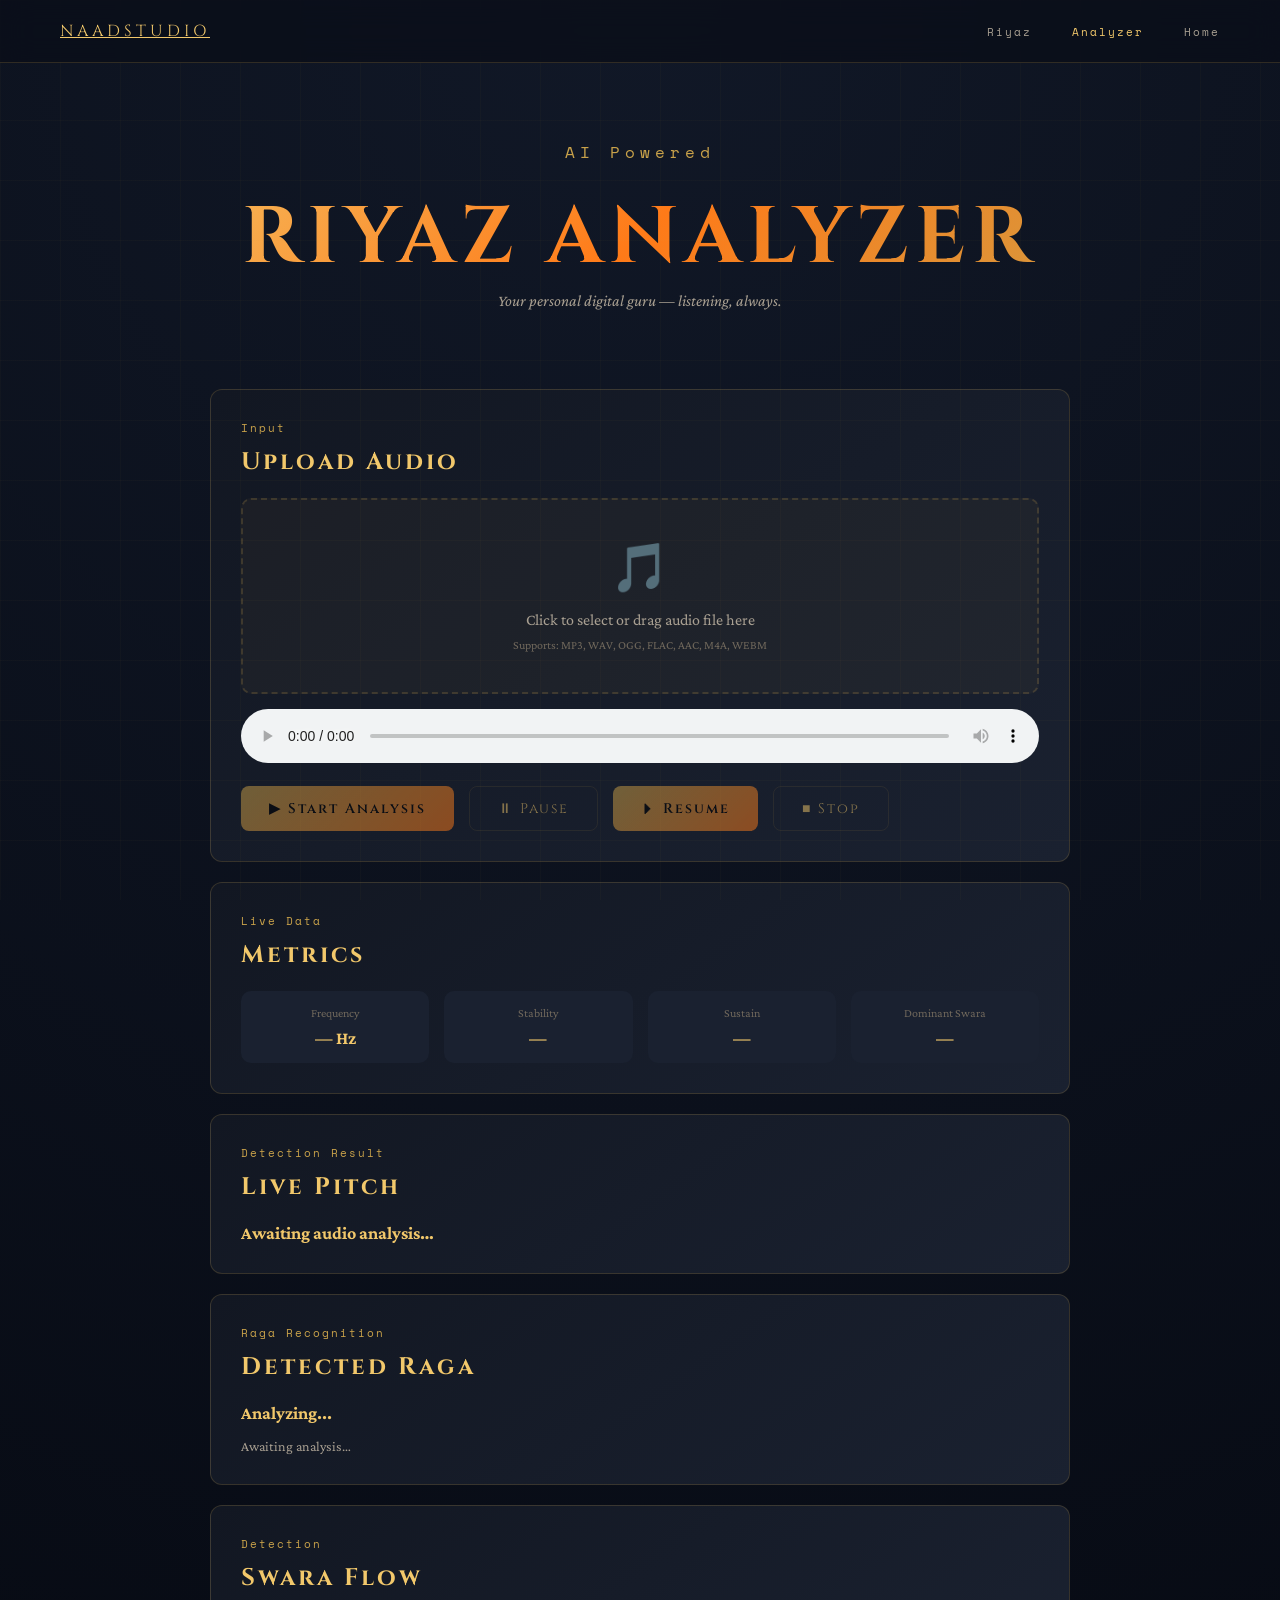
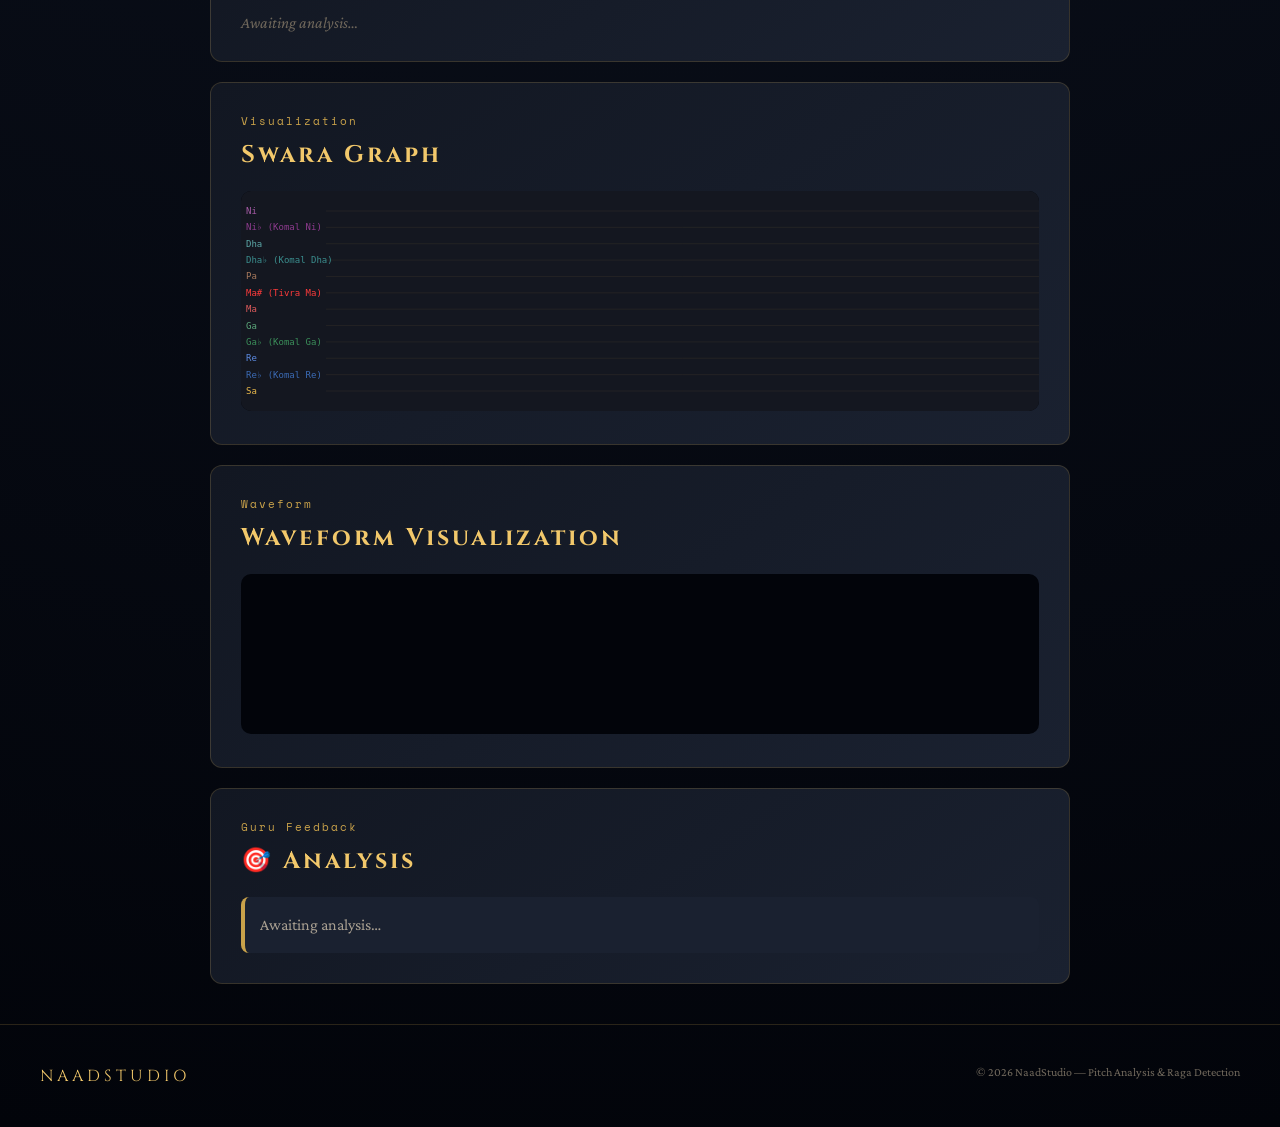
==== commit f23e8beb: "Update analyzer.html" ====
--- a/analyzer.html
+++ b/analyzer.html
@@ -2,7 +2,7 @@
 <html lang="en">
 <head>
 <meta charset="UTF-8">
-<title>NaadStudio – Pitch Analyzer</title>
+<title>NaadStudio – Riyaz Analyzer</title>
 <meta name="viewport" content="width=device-width, initial-scale=1.0">
 
 <link href="https://fonts.googleapis.com/css2?family=Cinzel:wght@400;600;700&family=Crimson+Pro:ital,wght@0,300;0,400;1,300;1,400&family=Space+Mono:wght@400;700&display=swap" rel="stylesheet">
@@ -409,7 +409,7 @@
 
 <div class="page-header">
   <div class="page-eyebrow">AI Powered</div>
-  <h1 class="page-title">PITCH ANALYZER</h1>
+  <h1 class="page-title">RIYAZ ANALYZER</h1>
   <p class="page-subtitle">
     Your personal digital guru — listening, always.
   </p>
